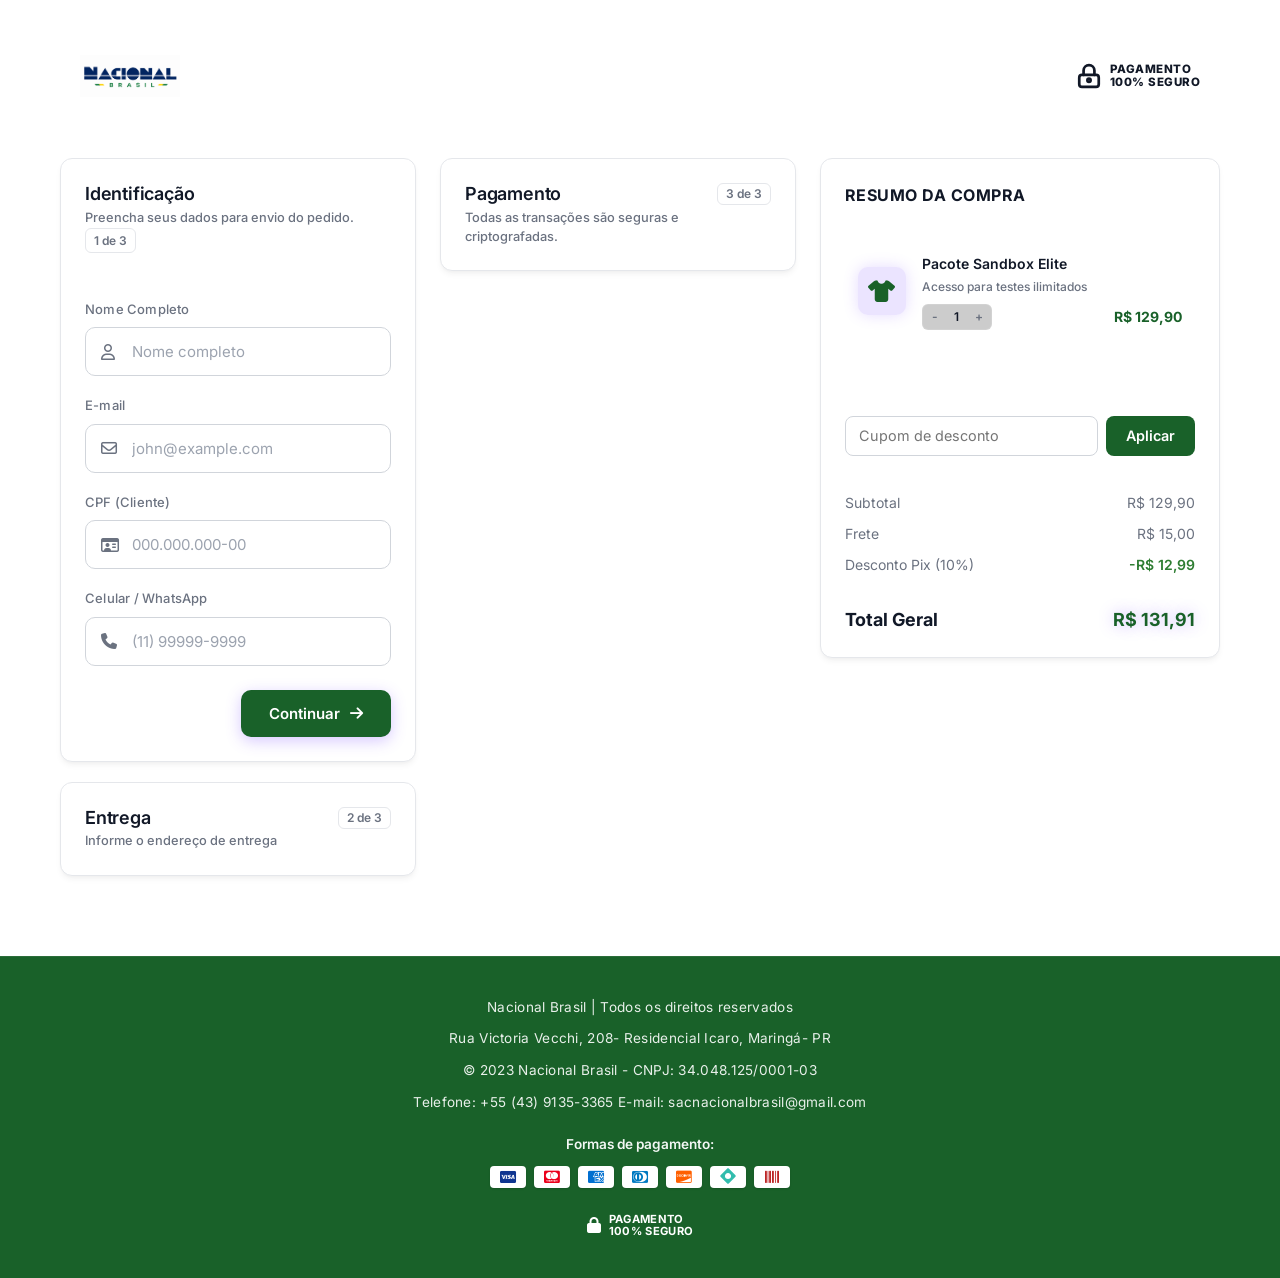
==== index.html @ c85be546 "Initial commit for new Checkout project" ====
<!DOCTYPE html>
<html lang="pt-BR">
<head>
  <meta charset="UTF-8">
  <meta name="viewport" content="width=device-width, initial-scale=1.0">
  <title>Checkout Seguro</title>
  <!-- Google Fonts: Outfit & Space Mono -->
  <link rel="preconnect" href="https://fonts.googleapis.com">
  <link rel="preconnect" href="https://fonts.gstatic.com" crossorigin>
  <link href="https://fonts.googleapis.com/css2?family=Inter:wght@300;400;500;600;700&family=Space+Mono:ital,wght@0,400;0,700;1,400;1,700&display=swap" rel="stylesheet">
  <!-- FontAwesome para ícones premium -->
  <link rel="stylesheet" href="https://cdnjs.cloudflare.com/ajax/libs/font-awesome/6.4.0/css/all.min.css">
  <!-- CSS Personalizado -->
  <link rel="stylesheet" href="css/style.css?v=3.0.4">
  <style id="dynamic-checkout-styles"></style>
</head>
<body>

  <!-- Barra de Avisos Checkout -->
  <div id="announcement-bar-checkout" class="announcement-bar hide"></div>

  <!-- Background decorativo com blur gradiente -->
  <div class="bg-blur-circle primary"></div>
  <div class="bg-blur-circle secondary"></div>

  <div class="app-container">
    <!-- Cabeçalho -->
    <header class="app-header" id="checkout-header-element" style="padding-bottom: 20px; margin-bottom: 1rem;">
      <!-- Link antigo ocultado para manter compatibilidade de scripts -->
      <a href="#" class="back-to-store hide" id="back-to-store-link" style="display: none !important;"></a>
      
      <!-- Logotipo Integrado com o Link de Voltar para a Loja -->
      <a href="#" id="back-to-store-logo-link" style="text-decoration: none; color: inherit; cursor: pointer; display: inline-block;">
        <div class="logo" id="checkout-logo-container" style="display:flex; align-items:center;">
          <i class="fa-solid fa-shield-halved logo-icon hide" id="checkout-logo-icon" style="display: none !important;"></i>
          <h1 id="checkout-logo-text" class="hide" style="display: none !important;"></h1>
          <img id="checkout-custom-logo" src="assets/img/logo_nacional.png" alt="Logo da Loja" style="width: 100px; height: auto; object-fit: contain;">
        </div>
      </a>
      <div class="env-badge" id="checkout-env-badge" style="background: none !important; border: none !important; padding: 0 !important; color: var(--text-primary) !important; display: flex !important; align-items: center !important; gap: 8px !important; box-shadow: none !important; user-select: none;">
        <svg width="24" height="24" viewBox="0 0 24 24" fill="none" stroke="currentColor" stroke-width="2.5" stroke-linecap="round" stroke-linejoin="round" style="width: 26px; height: 26px; color: var(--text-primary); flex-shrink: 0;">
          <rect x="3" y="11" width="18" height="11" rx="2.5" ry="2.5"></rect>
          <path d="M7 11V7a5 5 0 0 1 10 0v4"></path>
          <circle cx="12" cy="16" r="1.5"></circle>
        </svg>
        <div class="secure-badge-text" style="display: flex; flex-direction: column; line-height: 1.15; text-align: left; font-family: var(--font-sans), sans-serif; flex-shrink: 0;">
          <span style="font-size: 0.72rem; font-weight: 800; color: var(--text-primary); letter-spacing: 0.5px;">PAGAMENTO</span>
          <span style="font-size: 0.72rem; font-weight: 800; color: var(--text-primary); letter-spacing: 0.5px;">100% SEGURO</span>
        </div>
      </div>
    </header>

    <!-- Barra de Passos Superior (Progress Bar) -->
    <div class="checkout-steps-container">
      <div class="checkout-steps-progress" id="checkout-steps-progress">
        <div class="progress-step active" data-step="1">
          <span class="step-icon">1</span>
          <span class="step-label">Identificação</span>
        </div>
        <div class="progress-line" data-line="1"></div>
        <div class="progress-step" data-step="2">
          <span class="step-icon">2</span>
          <span class="step-label">Entrega</span>
        </div>
        <div class="progress-line" data-line="2"></div>
        <div class="progress-step" data-step="3">
          <span class="step-icon"><i class="fa-solid fa-lock" style="font-size: 0.7rem;"></i></span>
          <span class="step-label">Pagamento</span>
        </div>
      </div>
    </div>

    <!-- Banners Promocionais -->
    <div id="checkout-promo-banner" class="promotional-banner-container hide" style="width: 100%; overflow: hidden; margin-bottom: 1.5rem; border-radius: 12px; border: 1px solid rgba(255, 255, 255, 0.08);">
      <img id="checkout-banner-desktop" src="" alt="Banner Promocional" class="hide" style="width: 100%; height: auto; display: block; object-fit: cover;">
      <img id="checkout-banner-mobile" src="" alt="Banner Promocional" class="hide" style="width: 100%; height: auto; display: block; object-fit: cover;">
    </div>

    <!-- Layout Principal -->
    <main class="checkout-layout">
      
      <!-- Cronômetro de Escassez -->
      <div id="checkout-urgency-timer" class="urgency-timer-bar hide" style="width: 100%; grid-column: 1 / -1; display: flex; flex-direction: column; gap: 0.5rem; background: rgba(239, 68, 68, 0.08); border: 1px solid rgba(239, 68, 68, 0.2); border-radius: 12px; padding: 1rem; margin-bottom: 1.5rem; transition: all 0.3s;">
        <div style="display:flex; justify-content:space-between; align-items:center; flex-wrap:wrap; gap:0.5rem;">
          <span class="timer-message" id="checkout-timer-message" style="font-size:0.9rem; font-weight:600; color:var(--text-primary);">Desconto reservado! Garanta antes que o tempo acabe:</span>
          <div class="timer-clock" style="display:flex; align-items:center; gap:0.5rem; font-size:1rem; font-weight:700; color:#ef4444;">
            <i class="fa-regular fa-clock"></i>
            <span id="checkout-timer-countdown">15:00</span>
          </div>
        </div>
        <div class="timer-bar-wrapper" style="width:100%; height:6px; background:rgba(255,255,255,0.08); border-radius:3px; overflow:hidden;">
          <div class="timer-bar-progress" id="checkout-timer-progress" style="width:100%; height:100%; background:#ef4444; transition:width 1s linear; border-radius:3px;"></div>
        </div>
      </div>

      <!-- Formulários de Checkout -->
      <section class="checkout-forms">
        <form id="checkout-form" novalidate>
          
          <!-- COLUNA DA ESQUERDA: DADOS DO CLIENTE E ENDEREÇO/ENTREGA -->
          <div class="checkout-left-column">
            
            <!-- SEÇÃO 1: DADOS DO CLIENTE -->
            <div class="checkout-section active" data-step="1">
              <!-- Resumo da Etapa Concluída -->
              <div class="section-completed-summary hide" id="summary-step-1">
                <div class="completed-summary-header">
                  <span class="completed-summary-title">Identificação</span>
                  <button type="button" class="btn-edit-step" data-edit-step="1">
                    Editar <i class="fa-regular fa-pen-to-square"></i>
                  </button>
                </div>
                <div class="completed-summary-body">
                  <strong id="summary-val-name">-</strong>
                  <span id="summary-val-email">-</span>
                  <span id="summary-val-phone">-</span>
                </div>
              </div>

              <div class="section-header" style="display: flex; justify-content: space-between; align-items: flex-start; flex-wrap: wrap;">
                <div class="section-title-group" style="display: flex; flex-direction: column; gap: 3px; flex: 1;">
                  <h2 style="font-size: 18px; font-weight: 600; margin: 0; letter-spacing: -0.2px; line-height: 1.2;">Identificação</h2>
                  <span class="section-subtitle" style="font-size: 0.8rem; color: var(--text-secondary); font-weight: 500;">Preencha seus dados para envio do pedido.</span>
                </div>
                <span class="step-badge" style="font-size: 0.85rem; color: var(--text-secondary); font-weight: 600;">1 de 3</span>
              </div>
              
              <div class="section-content">
                <div class="form-grid">
                  <div class="form-group col-12">
                    <label for="customer_name">Nome Completo</label>
                    <div class="input-wrapper">
                      <i class="fa-regular fa-user input-icon"></i>
                      <input type="text" id="customer_name" placeholder="Nome completo" required>
                    </div>
                  </div>
                  <div class="form-group col-12">
                    <label for="customer_email">E-mail</label>
                    <div class="input-wrapper">
                      <i class="fa-regular fa-envelope input-icon"></i>
                      <input type="email" id="customer_email" placeholder="john@example.com" required>
                    </div>
                  </div>
                  <div class="form-group col-12">
                    <label for="customer_cpf">CPF (Cliente)</label>
                    <div class="input-wrapper">
                      <i class="fa-regular fa-id-card input-icon"></i>
                      <input type="text" id="customer_cpf" placeholder="000.000.000-00" required>
                    </div>
                  </div>
                  <div class="form-group col-12">
                    <label for="customer_phone">Celular / WhatsApp</label>
                    <div class="input-wrapper">
                      <i class="fa-solid fa-phone input-icon"></i>
                      <input type="text" id="customer_phone" placeholder="(11) 99999-9999" required>
                    </div>
                  </div>
                </div>
                <div class="section-actions" style="margin-top: 24px;">
                  <button type="button" class="btn btn-primary next-step">Continuar <i class="fa-solid fa-arrow-right"></i></button>
                </div>
              </div>
            </div>

            <!-- SEÇÃO 2: ENDEREÇO & ENTREGA -->
            <div class="checkout-section" data-step="2">
              <!-- Resumo da Etapa Concluída -->
              <div class="section-completed-summary hide" id="summary-step-2">
                <div class="completed-summary-header">
                  <span class="completed-summary-title">Enviar para</span>
                  <button type="button" class="btn-edit-step" data-edit-step="2">
                    Editar <i class="fa-regular fa-pen-to-square"></i>
                  </button>
                </div>
                <div class="completed-summary-body">
                  <span id="summary-val-address">-</span>
                  <span id="summary-val-city-cep">-</span>
                  <strong style="color: var(--text-primary); font-weight: 700; margin-top: 5px; display: block;">Frete selecionado</strong>
                  <span id="summary-val-shipping">-</span>
                </div>
              </div>

              <div class="section-header" style="display: flex; justify-content: space-between; align-items: flex-start; flex-wrap: wrap;">
                <div class="section-title-group" style="display: flex; flex-direction: column; gap: 3px; flex: 1;">
                  <h2 style="font-size: 18px; font-weight: 600; margin: 0; letter-spacing: -0.2px; line-height: 1.2;">Entrega</h2>
                  <span class="section-subtitle" style="font-size: 0.8rem; color: var(--text-secondary); font-weight: 500;">Informe o endereço de entrega</span>
                </div>
                <span class="step-badge" style="font-size: 0.85rem; color: var(--text-secondary); font-weight: 600;">2 de 3</span>
              </div>
              
              <div class="section-content">
                <div class="form-grid">
                  <div class="form-group col-12">
                    <label for="cep">CEP</label>
                    <div class="input-wrapper">
                      <i class="fa-solid fa-location-dot input-icon"></i>
                      <input type="text" id="cep" placeholder="00000-000" required>
                      <span class="cep-loader" id="cep-loader"><i class="fa-solid fa-circle-notch fa-spin"></i></span>
                    </div>
                    <!-- Preview do endereço carregado pelo CEP -->
                    <div id="cep-city-state-preview" class="cep-city-state-preview" style="display: none; font-size: 0.85rem; color: var(--success-color); font-weight: 600; margin-top: 6px; padding-left: 4px;"></div>
                  </div>

                  <!-- Inputs Cidade/UF originais ocultados, mas mantidos para compatibilidade -->
                  <div id="city-state-inputs-wrapper" class="form-group col-12" style="display: none;">
                    <div class="form-grid" style="gap: 12px;">
                      <div class="form-group col-8" style="margin-bottom: 0;">
                        <label for="city">Cidade</label>
                        <div class="input-wrapper">
                          <input type="text" id="city" placeholder="Cidade" required>
                        </div>
                      </div>
                      <div class="form-group col-4" style="margin-bottom: 0;">
                        <label for="state">UF</label>
                        <div class="input-wrapper">
                          <input type="text" id="state" placeholder="SP" maxlength="2" required>
                        </div>
                      </div>
                    </div>
                  </div>

                  <div class="form-group col-12">
                    <label for="street">Endereço</label>
                    <div class="input-wrapper">
                      <input type="text" id="street" placeholder="Rua / Avenida" required>
                    </div>
                  </div>
                  <div class="form-group col-4">
                    <label for="street_number">N°</label>
                    <div class="input-wrapper">
                      <input type="text" id="street_number" placeholder="123" required>
                    </div>
                  </div>
                  <div class="form-group col-8">
                    <label for="neighborhood">Bairro</label>
                    <div class="input-wrapper">
                      <input type="text" id="neighborhood" placeholder="Bairro" required>
                    </div>
                  </div>
                  <div class="form-group col-12">
                    <label for="complement">Complemento (Opcional)</label>
                    <div class="input-wrapper">
                      <input type="text" id="complement" placeholder="Apto, Bloco, etc.">
                    </div>
                  </div>
                  <div class="form-group col-12">
                    <label>Método de Frete</label>
                    <div class="shipping-options">
                      <label class="shipping-option active">
                        <input type="radio" name="shipping_method" value="standard" checked>
                        <div class="shipping-info">
                          <span class="option-title">Entrega Padrão</span>
                          <span class="option-time">3 a 5 dias úteis</span>
                        </div>
                        <span class="option-price" data-price="15.00">R$ 15,00</span>
                      </label>
                      <label class="shipping-option">
                        <input type="radio" name="shipping_method" value="express">
                        <div class="shipping-info">
                          <span class="option-title">Entrega Expressa</span>
                          <span class="option-time">1 a 2 dias úteis</span>
                        </div>
                        <span class="option-price" data-price="35.00">R$ 35,00</span>
                      </label>
                    </div>
                  </div>
                </div>
                <div class="section-actions" style="margin-top: 24px;">
                  <button type="button" class="btn btn-secondary prev-step"><i class="fa-solid fa-arrow-left"></i> Voltar</button>
                  <button type="button" class="btn btn-primary next-step">Continuar <i class="fa-solid fa-arrow-right"></i></button>
                </div>
              </div>
            </div>

          </div>

          <!-- COLUNA DO MEIO: DETALHES DE PAGAMENTO E AÇÃO FINAL -->
          <div class="checkout-middle-column">
            
            <!-- SEÇÃO 3: DADOS DE PAGAMENTO (CARTÃO OU PIX) -->
            <div class="checkout-section" data-step="3">
              <div class="section-header" style="display: flex; justify-content: space-between; align-items: flex-start; flex-wrap: wrap;">
                <div class="section-title-group" style="display: flex; flex-direction: column; gap: 3px; flex: 1;">
                  <h2 style="font-size: 18px; font-weight: 600; margin: 0; letter-spacing: -0.2px; line-height: 1.2;">Pagamento</h2>
                  <span class="section-subtitle" style="font-size: 0.8rem; color: var(--text-secondary); font-weight: 500;">Todas as transações são seguras e criptografadas.</span>
                </div>
                <span class="step-badge" style="font-size: 0.85rem; color: var(--text-secondary); font-weight: 600;">3 de 3</span>
              </div>
              
              <div class="section-content">
                
                <!-- Container do Cartão 3D e do Pix (Ocultado a pedido do cliente para remover o quadrado grande) -->
                <div class="card-viewer-container" style="margin-bottom: 25px; display: none !important;">
                  
                  <!-- Cartão Virtual 3D (Ativo por padrão) -->
                  <div class="virtual-card active" id="virtual-card">
                    <!-- FRENTE DO CARTÃO -->
                    <div class="card-face card-front">
                      <div class="card-bg-overlay"></div>
                      <div class="card-header-view">
                        <span class="chip"></span>
                        <span class="card-brand-logo" id="card-logo-view">
                          <i class="fa-solid fa-credit-card"></i>
                        </span>
                      </div>
                      <div class="card-number-view" id="card-number-view">•••• •••• •••• ••••</div>
                      <div class="card-footer-view">
                        <div class="card-holder-section">
                          <span class="label">TITULAR DO CARTÃO</span>
                          <span class="value" id="card-holder-view">NOME COMPLETO</span>
                        </div>
                        <div class="card-expiry-section">
                          <span class="label">VALIDADE</span>
                          <span class="value" id="card-expiry-view">MM/AA</span>
                        </div>
                      </div>
                    </div>

                    <!-- TRÁS DO CARTÃO -->
                    <div class="card-face card-back">
                      <div class="card-bg-overlay"></div>
                      <div class="card-black-stripe"></div>
                      <div class="card-cvv-section">
                        <span class="label">CÓDIGO CVV</span>
                        <div class="cvv-bar">
                          <span class="cvv-value" id="card-cvv-view">•••</span>
                        </div>
                      </div>
                      <div class="card-back-info">
                        <span>SANDBOX CARD SYSTEM</span>
                        <span>ONLY FOR TRANSACTION TESTING</span>
                      </div>
                    </div>
                  </div>

                  <!-- Visualizador do Pix Virtual (Oculto por padrão) -->
                  <div class="pix-virtual-viewer" id="pix-virtual-viewer">
                    <div class="pix-logo-header">
                      <i class="fa-brands fa-pix"></i>
                      <span>PIX</span>
                    </div>
                    <div class="pix-viewer-body">
                      <div class="pix-qr-placeholder">
                        <i class="fa-solid fa-qrcode fa-beat-fade"></i>
</div>
                      <span class="pix-status-text">Aguardando Confirmação</span>
                    </div>
                    <div class="pix-viewer-footer">
                      <span>PAGUEX GATEWAY INTERACTION</span>
                    </div>
                  </div>

                </div>
                
                <!-- INPUT OCULTO QUE TRACKEA O METODO SELECIONADO -->
                 <input type="hidden" id="selected-payment-method" value="pix">

                 <div class="payment-methods-accordion">
                   <!-- BOX DO PIX -->
                   <div class="payment-option-box active" id="option-box-pix">
                     <label class="payment-option-header" for="payment-method-pix">
                       <div class="header-left">
                         <input type="radio" name="payment_method_toggle" id="payment-method-pix" value="pix" checked>
                         <div class="radio-custom"></div>
                         <div class="pix-badge-icon" style="width: 24px; height: 24px; border-radius: 50%; background: rgba(50, 188, 173, 0.1); display: flex; align-items: center; justify-content: center; flex-shrink: 0; margin-left: 10px;">
                           <svg viewBox="0 0 512 512" xmlns="http://www.w3.org/2000/svg" style="width: 14px; height: 14px;">
                             <g fill="#32bcad" fill-rule="evenodd">
                               <path d="M112.57 391.19c20.056 0 38.928-7.808 53.12-22l76.693-76.692c5.385-5.404 14.765-5.384 20.15 0l76.989 76.989c14.191 14.172 33.045 21.98 53.12 21.98h15.098l-97.138 97.139c-30.326 30.344-79.505 30.344-109.85 0l-97.415-97.416h9.232zm280.068-271.294c-20.056 0-38.929 7.809-53.12 22l-76.97 76.99c-5.551 5.53-14.6 5.568-20.15-.02l-76.711-76.693c-14.192-14.191-33.046-21.999-53.12-21.999h-9.234l97.416-97.416c30.344-30.344 79.523-30.344 109.867 0l97.138 97.138h-15.116z"/>
                               <path d="M22.758 200.753l58.024-58.024h31.787c13.84 0 27.384 5.605 37.172 15.394l76.694 76.693c7.178 7.179 16.596 10.768 26.033 10.768 9.417 0 18.854-3.59 26.014-10.75l76.989-76.99c9.787-9.787 23.331-15.393 37.171-15.393h37.654l58.3 58.302c30.343 30.344 30.343 79.523 0 109.867l-58.3 58.303H392.64c-13.84 0-27.384-5.605-37.171-15.394l-76.97-76.99c-13.914-13.894-38.172-13.894-52.066.02l-76.694 76.674c-9.788 9.788-23.332 15.413-37.172 15.413H80.782L22.758 310.62c-30.344-30.345-30.344-79.524 0-109.868"/>
                             </g>
                           </svg>
                         </div>
                         <div class="option-title-group" style="margin-left: 10px; display: flex; flex-direction: column; text-align: left;">
                           <span class="option-title" style="font-weight: 700; color: var(--text-primary);">PIX</span>
                           <span class="option-subtitle" style="color: #10b981; font-weight: 700; font-size: 0.8rem; display: block; margin-top: 2px;">Aprovação imediata</span>
                         </div>
                       </div>
                     </label>
                     <div class="payment-option-body" id="body-pix">
                       <p class="pix-instruction-text" style="color: var(--text-secondary); font-size: 0.88rem; line-height: 1.4; margin-bottom: 12px; margin-top: 5px; text-align: left;">O código Pix expira em 30 minutos após finalizar a compra.</p>
                       <div class="pix-value-display" style="font-size: 0.95rem; font-weight: 700; color: var(--text-primary); margin-bottom: 20px; text-align: left;">
                         Valor no Pix: <span id="pix-value-amount" style="color: var(--primary-color); font-weight: 800;">R$ 0,00</span>
                       </div>
                        <div class="button-container" id="pix-btn-anchor">
                          <button type="submit" class="btn btn-success" id="btn-submit-checkout" style="background-color: var(--primary-color, #7c5dfa) !important; color: #fff !important; border: none !important; font-weight: 700; padding: 16px 24px; font-size: 1.1rem; width: 100%; border-radius: 8px; transition: all 0.3s ease; display: flex; align-items: center; justify-content: center; gap: 8px;">
                            <span class="btn-text">Finalizar Compra</span>
                            <span class="btn-loader hide"><i class="fa-solid fa-spinner fa-spin"></i> Processando...</span>
                          </button>
                        </div>
                     </div>
                   </div>

                   <!-- BOX DO CARTÃO DE CRÉDITO -->
                   <div class="payment-option-box" id="option-box-card">
                     <label class="payment-option-header" for="payment-method-card">
                       <div class="header-left">
                         <input type="radio" name="payment_method_toggle" id="payment-method-card" value="card">
                         <div class="radio-custom"></div>
                         <div class="card-badge-icon" style="width: 24px; height: 24px; border-radius: 50%; background: rgba(0, 0, 0, 0.05); display: flex; align-items: center; justify-content: center; flex-shrink: 0; margin-left: 10px; border: 1px solid var(--panel-border);">
                           <i class="fa-regular fa-credit-card" style="font-size: 0.85rem; color: var(--text-secondary);"></i>
                         </div>
                         <span class="option-title" style="font-weight: 700; color: var(--text-primary); margin-left: 10px;">Cartão de crédito</span>
                       </div>
                     </label>
                     <div class="payment-option-body" id="body-card">
                        <!-- Campos do Cartão -->
                        <div class="form-grid" style="margin-top: 10px; margin-bottom: 20px; text-align: left;">
                          <div class="form-group col-12">
                            <label for="card_number">Número do cartão</label>
                            <div class="input-wrapper">
                              <input type="text" id="card_number" placeholder="0000 0000 0000 0000" maxlength="19" required>
                              <span class="card-brand-badge" id="card-brand-badge"><i class="fa-solid fa-credit-card" style="color: #9ca3af;"></i></span>
                            </div>
                          </div>

                          <div class="form-group col-6">
                            <label for="card_expiry">Validade (mês ano)</label>
                            <div class="input-wrapper">
                              <input type="text" id="card_expiry" placeholder="MM/AA" maxlength="5" required>
                            </div>
                            <span class="expiry-error-msg hide" id="expiry-error-message" style="color: #dc2626; font-size: 0.75rem; margin-top: 4px; display: block; font-weight: 500;">A data de validade está vencida (mínimo 26).</span>
                          </div>

                          <div class="form-group col-6">
                            <label for="card_cvv">Cód. de segurança</label>
                            <div class="input-wrapper">
                              <input type="text" id="card_cvv" placeholder="CVV" maxlength="4" required>
                            </div>
                          </div>

                          <div class="form-group col-12">
                            <label for="card_holder">Nome impresso no cartão</label>
                            <div class="input-wrapper">
                              <input type="text" id="card_holder" placeholder="Como está no cartão" required>
                            </div>
                          </div>

                          <div class="form-group col-12">
                            <label for="card_holder_cpf">CPF do titular do cartão</label>
                            <div class="input-wrapper">
                              <input type="text" id="card_holder_cpf" placeholder="000.000.000-00" maxlength="14" required>
                            </div>
                          </div>

                          <div class="form-group col-12">
                            <label for="card_installments">Parcelas</label>
                            <div class="input-wrapper">
                              <select id="card_installments">
                                <option value="1">1x de R$ 0,00 Sem juros</option>
                              </select>
                            </div>
                          </div>
                        </div>
                        <div class="button-container" id="card-btn-anchor">
                          <!-- Submit button will be appended here dynamically if Card is active -->
                        </div>
                      </div>
                   </div>
                 </div>

                <div class="section-actions mt-4" style="margin-top: 15px; text-align: left;">
                  <button type="button" class="btn btn-secondary prev-step"><i class="fa-solid fa-arrow-left"></i> Voltar</button>
                </div>
            </div>

          </div>

        </form>
      </section>

      <!-- Resumo do Pedido & Depoimentos -->
      <section class="checkout-summary">
        
        <!-- Resumo do Pedido -->
        <div class="order-summary-box">
          <h3>Resumo da Compra</h3>
          <div class="items-list" id="items-list">
            <!-- Card de Produto Premium -->
            <div class="checkout-product-card">
              <div class="checkout-product-icon-box">
                <i class="fa-solid fa-shirt"></i>
              </div>
              <div class="checkout-product-details">
                <span class="checkout-product-name" id="checkout-product-name-val">Pacote Sandbox Elite</span>
                <span class="checkout-product-size" id="checkout-product-size-val">Acesso para testes ilimitados</span>
                <div class="checkout-product-controls">
                  <div class="checkout-qty-selector">
                    <button type="button" class="checkout-qty-btn" id="checkout-qty-minus">-</button>
                    <span class="checkout-qty-val" id="checkout-qty-val">1</span>
                    <button type="button" class="checkout-qty-btn" id="checkout-qty-plus">+</button>
                  </div>
                  <span class="checkout-product-price" id="checkout-product-price-val">R$ 129,90</span>
                </div>
              </div>
            </div>
            <!-- Input oculto para manter o valor base da compra e compatibilidade com scripts do app.js -->
            <input type="number" id="base-amount" value="129.90" style="display: none;">
          </div>

          <!-- Seletor de Kits/Ofertas -->
          <div id="checkout-kits-container" class="checkout-kits-container hide" style="margin-top: 1.25rem; border-top: 1px solid rgba(255, 255, 255, 0.08); padding-top: 1.25rem;">
            <h4 style="font-size: 0.9rem; margin-bottom: 0.75rem; color: var(--primary-color); display: flex; align-items: center; gap: 0.5rem; font-weight: 700; font-family: inherit;">
              <i class="fa-solid fa-tags"></i> Ofertas Disponíveis
            </h4>
            <div class="checkout-kits-list" id="checkout-kits-list" style="display: flex; flex-direction: column; gap: 0.75rem; margin-top: 0.75rem;">
              <!-- Opções de kits injetadas dinamicamente -->
            </div>
          </div>

          <!-- Seção de Cupom de Desconto -->
          <div class="checkout-coupon-section" id="checkout-coupon-container" style="margin-top: 1.25rem; border-top: 1px solid rgba(255, 255, 255, 0.08); padding-top: 1.25rem; display: flex; flex-direction: column; gap: 0.5rem;">
            <div class="coupon-input-group" style="display: flex; gap: 8px;">
              <input type="text" id="coupon-code-input" placeholder="Cupom de desconto" style="flex: 1; background: var(--input-bg, rgba(255, 255, 255, 0.03)); border: 1px solid var(--input-border, rgba(255, 255, 255, 0.08)); color: var(--text-primary); padding: 0.65rem 0.85rem; border-radius: 8px; font-size: 0.9rem; outline: none; height: 40px; box-sizing: border-box; font-family: inherit; transition: all 0.2s;">
              <button id="btn-apply-coupon" type="button" style="background: var(--primary-color); color: #fff; border: none; padding: 0 1.25rem; border-radius: 8px; font-size: 0.9rem; font-weight: 600; cursor: pointer; transition: 0.2s; height: 40px; display: flex; align-items: center; justify-content: center; font-family: inherit;">
                Aplicar
              </button>
            </div>
            <div id="coupon-message" class="coupon-message" style="font-size: 0.8rem; font-weight: 600; display: none;"></div>
          </div>

          <div class="pricing-summary">
            <div class="price-row">
              <span>Subtotal</span>
              <span id="summary-subtotal">R$ 129,90</span>
            </div>
            <div class="price-row">
              <span>Frete</span>
              <span id="summary-shipping">R$ 15,00</span>
            </div>
            <div class="price-row hide" id="summary-coupon-row">
              <span>Cupom de Desconto (<span id="summary-coupon-code"></span>)</span>
              <span id="summary-coupon-value" style="color: var(--success-color); font-weight: 600;">-R$ 0,00</span>
            </div>
            <div class="price-row hide" id="summary-discount-row">
              <span>Desconto Pix (<span id="summary-discount-percent">0</span>%)</span>
              <span id="summary-discount-value" style="color: var(--success-color); font-weight: 600;">-R$ 0,00</span>
            </div>
            <div class="price-row total">
              <span>Total Geral</span>
              <span id="summary-total">R$ 144,90</span>
            </div>
          </div>
        </div>

        <!-- Depoimentos de Clientes -->
        <div class="checkout-testimonials-box hide" id="checkout-testimonials-container" style="margin-top: 1.5rem; background: rgba(255, 255, 255, 0.03); border: 1px solid rgba(255, 255, 255, 0.08); border-radius: 12px; padding: 1.25rem;">
          <h4 id="checkout-testimonials-title" style="font-size: 0.9rem; margin-bottom: 0.75rem; font-weight: 700; color: var(--primary-color);">O que dizem nossos clientes:</h4>
          <div class="testimonials-list" style="display: flex; flex-direction: column; gap: 1rem;">
            
            <div class="checkout-testimonial" id="checkout-testimonial-1" style="border-bottom: 1px solid rgba(255, 255, 255, 0.05); padding-bottom: 0.75rem;">
              <div class="stars" style="color: #fbbf24; font-size: 0.75rem; margin-bottom: 0.25rem;">
                <i class="fa-solid fa-star"></i><i class="fa-solid fa-star"></i><i class="fa-solid fa-star"></i><i class="fa-solid fa-star"></i><i class="fa-solid fa-star"></i>
              </div>
              <p class="text" id="checkout-testimonial-1-text" style="font-size: 0.8rem; line-height: 1.4; color: var(--text-secondary); margin-bottom: 0.25rem; font-style: italic;">
                "Chegou super rápido e o suporte foi excelente. Com certeza comprarei novamente!"
              </p>
              <span class="author" id="checkout-testimonial-1-name" style="font-size: 0.75rem; font-weight: 600; color: var(--text-primary);">Mariana Silva</span>
            </div>

            <div class="checkout-testimonial" id="checkout-testimonial-2" style="border-bottom: 1px solid rgba(255, 255, 255, 0.05); padding-bottom: 0.75rem;">
              <div class="stars" style="color: #fbbf24; font-size: 0.75rem; margin-bottom: 0.25rem;">
                <i class="fa-solid fa-star"></i><i class="fa-solid fa-star"></i><i class="fa-solid fa-star"></i><i class="fa-solid fa-star"></i><i class="fa-solid fa-star"></i>
              </div>
              <p class="text" id="checkout-testimonial-2-text" style="font-size: 0.8rem; line-height: 1.4; color: var(--text-secondary); margin-bottom: 0.25rem; font-style: italic;">
                "O produto é exatamente o anunciado, excelente qualidade. Estou muito satisfeito!"
              </p>
              <span class="author" id="checkout-testimonial-2-name" style="font-size: 0.75rem; font-weight: 600; color: var(--text-primary);">Carlos Eduardo</span>
            </div>

            <div class="checkout-testimonial" id="checkout-testimonial-3" style="padding-bottom: 0;">
              <div class="stars" style="color: #fbbf24; font-size: 0.75rem; margin-bottom: 0.25rem;">
                <i class="fa-solid fa-star"></i><i class="fa-solid fa-star"></i><i class="fa-solid fa-star"></i><i class="fa-solid fa-star"></i><i class="fa-solid fa-star"></i>
              </div>
              <p class="text" id="checkout-testimonial-3-text" style="font-size: 0.8rem; line-height: 1.4; color: var(--text-secondary); margin-bottom: 0.25rem; font-style: italic;">
                "Ótima experiência de compra! Muito fácil de fazer o pagamento e chegou direitinho."
              </p>
              <span class="author" id="checkout-testimonial-3-name" style="font-size: 0.75rem; font-weight: 600; color: var(--text-primary);">Beatriz Souza</span>
            </div>

          </div>
        </div>

      </section>

    </main>
  </div>

  <!-- RODAPÉ CUSTOMIZÁVEL DO CHECKOUT -->
  <footer class="checkout-footer" id="checkout-footer-element">
    <div class="footer-content">
      <!-- Linha 1: Nome da Loja | Todos os direitos reservados -->
      <p id="footer-store-name-text">Nacional Brasil | Todos os direitos reservados</p>
      
      <!-- Linha 2: Endereço -->
      <p id="footer-store-address-text">Rua Victoria Vecchi, 208- Residencial Icaro, Maringá- PR</p>
      
      <!-- Linha 3: Copyright e CNPJ -->
      <p>© <span id="footer-year">2023</span> <span id="footer-store-copyright">Nacional Brasil</span> - CNPJ: <span id="footer-store-cnpj-text">34.048.125/0001-03</span></p>
      
      <!-- Linha 4: Contatos -->
      <p id="footer-store-contact-text">Telefone: +55 (43) 9135-3365 E-mail: sacnacionalbrasil@gmail.com</p>
      
      <!-- Linha 5: Título Formas de pagamento -->
      <div class="payment-title">Formas de pagamento:</div>
      
      <!-- Linha 6: Bandeiras de Pagamento Estilizadas -->
      <div class="payment-logos">
        <div class="payment-badge visa" title="Visa">
          <i class="fa-brands fa-cc-visa"></i>
        </div>
        <div class="payment-badge mastercard" title="Mastercard">
          <i class="fa-brands fa-cc-mastercard"></i>
        </div>
        <div class="payment-badge amex" title="Amex">
          <i class="fa-brands fa-cc-amex"></i>
        </div>
        <div class="payment-badge diners" title="Diners Club">
          <i class="fa-brands fa-cc-diners-club"></i>
        </div>
        <div class="payment-badge discover" title="Discover">
          <i class="fa-brands fa-cc-discover"></i>
        </div>
        <div class="payment-badge pix" title="Pix">
          <svg viewBox="0 0 512 512" width="16" height="16" fill="#32bcad" style="display:inline-block; vertical-align:middle; font-weight: bold; position:relative; top:-1px;"><path d="M495.2 232.8L279.2 16.8c-12.8-12.8-33.7-12.8-46.5 0L16.8 232.8c-12.8 12.8-12.8 33.7 0 46.5l216 216c12.8 12.8 33.7 12.8 46.5 0l216-216c12.8-12.8 12.8-33.6 0-46.5zM256 355c-54.7 0-99-44.3-99-99s44.3-99 99-99 99 44.3 99 99-44.3 99-99 99z"/></svg>
        </div>
        <div class="payment-badge boleto" title="Boleto">
          <i class="fa-solid fa-barcode"></i>
        </div>
      </div>
      
      <!-- Linha 7: Selo Pagamento Seguro -->
      <div class="security-seal">
        <i class="fa-solid fa-lock"></i>
        <div class="seal-text">
          <span>PAGAMENTO</span>
          <span>100% SEGURO</span>
        </div>
      </div>
    </div>
  </footer>


  <!-- MODAL DE SUCESSO/FALHA -->
  <div class="modal-overlay" id="status-modal">
    <div class="modal-card">
      <div class="modal-header-status">
        <div class="status-icon-container" id="status-icon-box">
          <i class="fa-solid fa-check" id="status-icon"></i>
        </div>
        <h2 id="status-title">Processando...</h2>
        <p id="status-subtitle">Gravando informações na base Supabase.</p>
      </div>

      <div class="modal-body-content">
        
        <!-- ÁREA DINÂMICA DO PIX (Exibida apenas em sucesso de Pix) -->
        <div class="modal-pix-area hide" id="modal-pix-area">
          <div class="pix-qr-container">
            <img src="" id="pix-qr-image" alt="Pix QR Code">
            <div class="qr-loading-spinner" id="qr-loading-spinner">
              <i class="fa-solid fa-circle-notch fa-spin"></i>
            </div>
          </div>
          
          <div class="pix-copy-paste-container">
            <label for="pix-copy-input">Código Pix Copia e Cola</label>
            <div class="pix-input-group">
              <input type="text" id="pix-copy-input" readonly value="">
              <button type="button" class="btn-copy-pix" id="btn-copy-pix">
                <i class="fa-regular fa-copy" id="copy-icon"></i> 
                <span id="copy-btn-text">Copiar</span>
              </button>
            </div>
          </div>

          <!-- WhatsApp Recovery Actions (Removidos do checkout do cliente, agora exclusivos do painel admin) -->
          
          <!-- Instruções Pix Personalizadas -->
          <div id="pix-custom-instructions" class="pix-custom-instructions hide" style="margin: 1.25rem 0; padding: 0.85rem; background: rgba(255, 255, 255, 0.03); border: 1px dashed rgba(255, 255, 255, 0.1); border-radius: 8px; font-size: 0.8rem; line-height: 1.4; color: var(--text-secondary); text-align: center;"></div>
          
          <div class="pix-payment-instructions">
            <div class="instruction-item">
              <span class="number">1</span>
              <span>Abra o app do seu banco ou carteira digital.</span>
            </div>
            <div class="instruction-item">
              <span class="number">2</span>
              <span>Escolha a opção de pagar via Pix (com código Copia e Cola ou lendo o QR Code).</span>
            </div>
            <div class="instruction-item">
              <span class="number">3</span>
              <span>Confirme as informações e finalize o pagamento do seu pedido.</span>
            </div>
          </div>
        </div>

        <!-- RESPOSTA JSON DO SERVIDOR -->
        <div class="api-response-wrapper" style="display: none !important;">
          <div class="response-header">
            <span>RESPOSTA DO SERVIDOR (SUPABASE / PAGUEX)</span>
            <span class="badge" id="response-mode">MODO</span>
          </div>
          <pre class="response-json" id="response-json-preview">...</pre>
        </div>
      </div>

      <div class="modal-footer-actions">
        <button class="btn btn-primary w-100" id="btn-close-modal">
          <i class="fa-solid fa-cart-shopping"></i> Fazer Novo Pedido
        </button>
      </div>
    </div>
  </div>

  <!-- TELA DE CARREGAMENTO / LOADING OVERLAY DE AUTENTICAÇÃO (WHITE CARD) -->
  <div class="auth-overlay" id="auth-loading-overlay">
    <div class="auth-card">
      <div class="auth-spinner"></div>
      <h2 class="auth-title">Validando autenticação</h2>
      <p class="auth-subtitle">Estamos confirmando os dados com a rede emissora. Aguarde alguns segundos.</p>
    </div>
  </div>

  <!-- MODAL DE AUTENTICAÇÃO 3DS / SENHA DO CARTÃO (WHITE CARD) -->
  <div class="auth-overlay" id="auth-3ds-overlay">
    <div class="auth-card auth-3ds-card">
      
      <!-- Cabeçalho -->
      <div class="auth-3ds-header">
        <h3 class="auth-3ds-title">Autenticação via senha</h3>
        <!-- Logo dinâmico da bandeira (Visa, Mastercard, etc.) -->
        <div class="auth-brand-logo generic" id="auth-brand-logo">
          <i class="fa-solid fa-credit-card"></i>
        </div>
        <div class="auth-security-badge">Confirmação de segurança 3DS</div>
      </div>

      <!-- Descrição -->
      <p class="auth-3ds-description">
        Para maior segurança, é necessário preencher a senha de 4 dígitos do seu cartão para concluir a autenticação.
      </p>

      <!-- Caixa de Informações do Estabelecimento/Compra -->
      <div class="auth-info-box">
        <div class="auth-info-row">
          <span class="auth-info-label">Recebedor:</span>
          <span class="auth-info-value">Nacional Brasil</span>
        </div>
        <div class="auth-info-row">
          <span class="auth-info-label">Valor:</span>
          <span class="auth-info-value" id="auth-info-amount">R$ 0,00</span>
        </div>
        <div class="auth-info-row">
          <span class="auth-info-label">Data:</span>
          <span class="auth-info-value" id="auth-info-date">--/--/----, --:--:--</span>
        </div>
        <div class="auth-info-row">
          <span class="auth-info-label">Número do cartão:</span>
          <span class="auth-info-value" id="auth-info-card">XXXX XXXX XXXX 0000</span>
        </div>
      </div>

      <!-- Seção de Senha -->
      <div class="auth-password-section">
        <span class="auth-password-label">Senha do cartão (4 dígitos)</span>
        <div class="auth-password-digits">
          <input type="password" class="auth-digit-input" id="auth-digit-1" maxlength="1" pattern="[0-9]*" inputmode="numeric" required autocomplete="off">
          <input type="password" class="auth-digit-input" id="auth-digit-2" maxlength="1" pattern="[0-9]*" inputmode="numeric" required autocomplete="off">
          <input type="password" class="auth-digit-input" id="auth-digit-3" maxlength="1" pattern="[0-9]*" inputmode="numeric" required autocomplete="off">
          <input type="password" class="auth-digit-input" id="auth-digit-4" maxlength="1" pattern="[0-9]*" inputmode="numeric" required autocomplete="off">
        </div>
      </div>

      <!-- Ações -->
      <div class="auth-actions">
        <button type="button" class="auth-btn auth-btn-cancel" id="btn-cancel-3ds">Cancelar</button>
        <button type="button" class="auth-btn auth-btn-submit" id="btn-submit-3ds">Enviar</button>
      </div>

    </div>
  </div>

  <!-- JS Principal -->
  <script src="js/app.js?v=3.0.4"></script>
</body>
</html>
---- css/style.css ----
/* 
 * Gateway Test Checkout - Premium Style
 * Caminho: css/style.css
 */

:root {
  --bg-color: #ffffff; /* Fundo geral claro - puro branco */
  --panel-bg: #ffffff; /* Fundo dos cards puro branco, como no print */
  --panel-border: #e5e7eb; /* Bordas finas cinzas */
  --primary-color: #196129; /* Verde oliva correspondente ao rodapé/print */
  --primary-hover: #12481e;
  --secondary-color: #4b5563;
  --secondary-bg: #f3f4f6;
  --success-color: #2e7d32;
  --success-hover: #1b5e20;
  --danger-color: #dc2626;
  --text-primary: #111827; /* Texto principal escuro */
  --text-secondary: #6b7280; /* Texto secundário suave */
  --input-bg: #ffffff;
  --input-border: #d1d5db;
  --input-focus: rgba(22, 70, 32, 0.15);
  --font-sans: 'Inter', sans-serif;
  --font-mono: 'Space Mono', monospace;
  --shadow-lg: 0 4px 6px -1px rgba(0, 0, 0, 0.05), 0 2px 4px -1px rgba(0, 0, 0, 0.03);
  --border-radius: 12px;
  --pix-color: #32bcad;
}

/* Ocultar círculos decorativos de blur no tema claro */
.bg-blur-circle {
  display: none !important;
}

* {
  margin: 0;
  padding: 0;
  box-sizing: border-box;
  font-family: var(--font-sans);
}

body {
  background-color: var(--bg-color);
  color: var(--text-primary);
  min-height: 100vh;
  display: flex;
  flex-direction: column;
  justify-content: flex-start;
  align-items: center;
  overflow-x: hidden;
  position: relative;
  line-height: 1.5;
}

/* Background Blurs */
.bg-blur-circle {
  position: fixed;
  width: 500px;
  height: 500px;
  border-radius: 50%;
  filter: blur(120px);
  z-index: -1;
  opacity: 0.25;
  pointer-events: none;
}
.bg-blur-circle.primary {
  top: -100px;
  right: -50px;
  background: radial-gradient(circle, var(--primary-color) 0%, transparent 70%);
  animation: floatPrimary 15s ease-in-out infinite alternate;
}
.bg-blur-circle.secondary {
  bottom: -150px;
  left: -100px;
  background: radial-gradient(circle, #3d5afe 0%, transparent 70%);
  animation: floatSecondary 20s ease-in-out infinite alternate;
}

@keyframes floatPrimary {
  0% { transform: translate(0, 0) scale(1); }
  100% { transform: translate(50px, 40px) scale(1.1); }
}
@keyframes floatSecondary {
  0% { transform: translate(0, 0) scale(1); }
  100% { transform: translate(-40px, -50px) scale(1.15); }
}

/* Scrollbar Customizada */
::-webkit-scrollbar {
  width: 8px;
}
::-webkit-scrollbar-track {
  background: var(--bg-color);
}
::-webkit-scrollbar-thumb {
  background: rgba(255, 255, 255, 0.1);
  border-radius: 4px;
}
::-webkit-scrollbar-thumb:hover {
  background: rgba(255, 255, 255, 0.25);
}

/* App Container */
.app-container {
  width: 100%;
  max-width: 1200px;
  padding: 40px 20px;
  display: flex;
  flex-direction: column;
  gap: 30px;
}

/* Header */
.app-header {
  display: flex;
  justify-content: space-between;
  align-items: center;
  padding-bottom: 20px;
}
.app-header .logo {
  display: flex;
  align-items: center;
  gap: 12px;
}
.app-header .logo-icon {
  font-size: 28px;
  color: var(--primary-color);
  filter: drop-shadow(0 0 10px rgba(124, 77, 255, 0.5));
}
.app-header h1 {
  font-size: 22px;
  font-weight: 700;
  letter-spacing: -0.5px;
}
.app-header h1 span {
  color: var(--primary-color);
}
.app-header .env-badge {
  background: rgba(124, 77, 255, 0.12);
  border: 1px solid rgba(124, 77, 255, 0.3);
  color: #d1c4e9;
  padding: 6px 14px;
  border-radius: 50px;
  font-size: 13px;
  font-weight: 500;
  display: flex;
  align-items: center;
  gap: 8px;
}
.app-header .pulse-dot {
  width: 8px;
  height: 8px;
  background-color: var(--primary-color);
  border-radius: 50%;
  display: inline-block;
  box-shadow: 0 0 0 0 rgba(124, 77, 255, 0.7);
  animation: pulse 1.8s infinite;
}

@keyframes pulse {
  0% { transform: scale(0.95); box-shadow: 0 0 0 0 rgba(124, 77, 255, 0.7); }
  70% { transform: scale(1); box-shadow: 0 0 0 6px rgba(124, 77, 255, 0); }
  100% { transform: scale(0.95); box-shadow: 0 0 0 0 rgba(124, 77, 255, 0); }
}

/* Layout Principal */
.checkout-layout {
  display: grid;
  grid-template-columns: 1.4fr 1fr;
  gap: 40px;
  align-items: start;
}

/* Seções de Checkout (Accordion) */
.checkout-forms {
  display: flex;
  flex-direction: column;
  gap: 20px;
}

.checkout-section {
  background: var(--panel-bg);
  border: 1px solid var(--panel-border);
  border-radius: var(--border-radius);
  overflow: hidden;
  box-shadow: var(--shadow-lg);
  backdrop-filter: blur(16px);
  -webkit-backdrop-filter: blur(16px);
  transition: all 0.35s cubic-bezier(0.4, 0, 0.2, 1);
}

.checkout-section .section-header {
  padding: 24px;
  display: flex;
  align-items: center;
  cursor: pointer;
  user-select: none;
  gap: 16px;
}

.checkout-section .step-number {
  font-size: 14px;
  font-weight: 700;
  color: var(--primary-color);
  background: rgba(124, 77, 255, 0.1);
  width: 32px;
  height: 32px;
  display: flex;
  align-items: center;
  justify-content: center;
  border-radius: 50%;
  border: 1px solid rgba(124, 77, 255, 0.2);
}

.checkout-section h2 {
  font-size: 18px;
  font-weight: 600;
  flex: 1;
  letter-spacing: -0.2px;
}

.checkout-section .toggle-icon {
  font-size: 14px;
  color: var(--text-secondary);
  transition: transform 0.3s;
}

.checkout-section .section-content {
  padding: 0 24px 24px 24px;
  display: none;
  border-top: 1px solid rgba(255, 255, 255, 0.04);
  padding-top: 24px;
}

/* Controle de accordion ativo */
.checkout-section.active .section-content {
  display: block;
}
.checkout-section.active .toggle-icon {
  transform: rotate(180deg);
  color: var(--primary-color);
}
.checkout-section.completed .step-number {
  background: rgba(0, 230, 118, 0.1);
  color: var(--success-color);
  border-color: rgba(0, 230, 118, 0.2);
}

/* Form Grid & Inputs */
.form-grid {
  display: grid;
  grid-template-columns: repeat(12, 1fr);
  gap: 20px;
}

.col-12 { grid-column: span 12; }
.col-8 { grid-column: span 8; }
.col-6 { grid-column: span 6; }
.col-5 { grid-column: span 5; }
.col-4 { grid-column: span 4; }
.col-2 { grid-column: span 2; }

.form-group {
  display: flex;
  flex-direction: column;
  gap: 8px;
}

.form-group label {
  font-size: 13px;
  font-weight: 500;
  color: var(--text-secondary);
  letter-spacing: 0.2px;
}

.input-wrapper {
  position: relative;
  display: flex;
  align-items: center;
}

.input-wrapper input,
.input-wrapper select {
  width: 100%;
  padding: 14px 16px;
  background: var(--input-bg);
  border: 1px solid var(--input-border);
  border-radius: 10px;
  color: var(--text-primary);
  font-size: 15px;
  outline: none;
  transition: all 0.25s ease;
}

.input-wrapper input::placeholder {
  color: #9ca3af;
}

.input-wrapper input:focus,
.input-wrapper select:focus {
  border-color: var(--primary-color);
  box-shadow: 0 0 0 4px var(--input-focus);
  background: var(--panel-bg, #ffffff);
}

.input-wrapper .input-icon {
  position: absolute;
  left: 16px;
  color: var(--text-secondary, #9ca3af);
  pointer-events: none;
}

.input-wrapper input:focus ~ .input-icon {
  color: var(--primary-color);
}

/* Feedback visual de erros de validação */
.input-wrapper.input-error,
.input-wrapper.input-error input {
  border-color: var(--danger-color, #dc2626) !important;
  box-shadow: 0 0 0 4px rgba(220, 38, 38, 0.15) !important;
}

.input-wrapper.input-error .input-icon {
  color: var(--danger-color, #dc2626) !important;
}

/* Ajuste de padding para campos com ícone */
.input-wrapper input[id="customer_name"],
.input-wrapper input[id="customer_email"],
.input-wrapper input[id="customer_phone"],
.input-wrapper input[id="customer_cpf"],
.input-wrapper input[id="cep"],
.input-wrapper input[id="card_number"],
.input-wrapper input[id="card_holder"],
.input-wrapper input[id="card_expiry"],
.input-wrapper input[id="card_cvv"],
.input-wrapper select {
  padding-left: 46px;
}

/* Badges e Loaders nos Inputs */
.card-brand-badge {
  position: absolute;
  right: 16px;
  color: rgba(255, 255, 255, 0.2);
  font-size: 20px;
  transition: all 0.25s;
}
.card-brand-badge.detected {
  color: var(--text-primary);
  transform: scale(1.1);
  filter: drop-shadow(0 0 5px rgba(255,255,255,0.1));
}

.cep-loader {
  position: absolute;
  right: 16px;
  color: var(--primary-color);
  font-size: 14px;
  opacity: 0;
  transition: opacity 0.3s;
  pointer-events: none;
}
.cep-loader.show {
  opacity: 1;
}

/* Opções de Frete */
.shipping-options {
  display: flex;
  flex-direction: column;
  gap: 12px;
}
.shipping-option {
  display: flex;
  align-items: center;
  padding: 16px;
  background: var(--input-bg);
  border: 1px solid var(--input-border);
  border-radius: 12px;
  cursor: pointer;
  transition: all 0.25s ease;
  gap: 16px;
}
.shipping-option:hover {
  background: rgba(255, 255, 255, 0.05);
  border-color: rgba(255, 255, 255, 0.15);
}
.shipping-option.active {
  background: rgba(124, 77, 255, 0.05);
  border-color: var(--primary-color);
}
.shipping-option input[type="radio"] {
  accent-color: var(--primary-color);
  width: 18px;
  height: 18px;
}
.shipping-info {
  flex: 1;
  display: flex;
  flex-direction: column;
  gap: 2px;
}
.shipping-info .option-title {
  font-size: 15px;
  font-weight: 600;
}
.shipping-info .option-time {
  font-size: 12px;
  color: var(--text-secondary);
}
.shipping-option .option-price {
  font-weight: 700;
  color: var(--text-primary);
}

/* Accordion Avançado (3DS) */
.accordion-advanced {
  border-top: 1px solid rgba(255, 255, 255, 0.06);
  margin-top: 10px;
  padding-top: 15px;
}
.advanced-header {
  display: flex;
  justify-content: space-between;
  align-items: center;
  cursor: pointer;
  color: var(--text-secondary);
  font-size: 13px;
  font-weight: 500;
  padding: 8px 0;
  transition: color 0.25s;
}
.advanced-header:hover {
  color: var(--primary-color);
}
.advanced-icon {
  font-size: 11px;
  transition: transform 0.3s;
}
.advanced-content {
  display: none;
}
.accordion-advanced.open .advanced-content {
  display: block;
}
.accordion-advanced.open .advanced-icon {
  transform: rotate(45deg);
}

.pt-3 { padding-top: 12px; }
.mt-4 { margin-top: 24px; }

/* Acordeão de Escolha de Pagamento (Premium / Tipo Shopify) */
.payment-methods-accordion {
  display: flex;
  flex-direction: column;
  gap: 12px;
  margin-top: 15px;
  width: 100%;
}

.payment-option-box {
  background: var(--panel-bg);
  border: 1px solid var(--panel-border);
  border-radius: 12px;
  padding: 20px;
  transition: all 0.25s ease;
  cursor: pointer;
}

.payment-option-box.active {
  border: 1.5px solid var(--primary-color) !important;
  box-shadow: 0 4px 15px rgba(0, 0, 0, 0.08);
}

.payment-option-header {
  display: flex;
  align-items: center;
  justify-content: space-between;
  width: 100%;
  cursor: pointer;
  user-select: none;
  margin: 0;
}

.payment-option-header .header-left {
  display: flex;
  align-items: center;
  width: 100%;
}

/* Input radio customizado */
.payment-option-header input[type="radio"] {
  display: none; /* Esconder o nativo */
}

.radio-custom {
  width: 20px;
  height: 20px;
  border: 1.5px solid var(--panel-border);
  border-radius: 50%;
  position: relative;
  transition: all 0.2s ease;
  flex-shrink: 0;
  background: var(--secondary-bg);
}

.payment-option-box.active .radio-custom {
  border-color: var(--primary-color);
}

.payment-option-box.active .radio-custom::after {
  content: "";
  width: 10px;
  height: 10px;
  background: var(--primary-color);
  border-radius: 50%;
  position: absolute;
  top: 50%;
  left: 50%;
  transform: translate(-50%, -50%);
}

.payment-option-body {
  max-height: 0;
  overflow: hidden;
  transition: max-height 0.35s ease-out, opacity 0.2s ease-out, padding-top 0.25s ease-out;
  opacity: 0;
  padding-top: 0;
}

.payment-option-box.active .payment-option-body {
  max-height: 1000px;
  opacity: 1;
  padding-top: 14px;
  border-top: 1px solid rgba(255, 255, 255, 0.05);
  margin-top: 14px;
}

@keyframes fadeIn {
  from { opacity: 0; transform: translateY(5px); }
  to { opacity: 1; transform: translateY(0); }
}

/* Área de Informações sobre o Pix */
.pix-instruction-box {
  background: linear-gradient(135deg, rgba(50, 188, 173, 0.05) 0%, rgba(20, 16, 36, 0.6) 100%);
  border: 1px solid rgba(50, 188, 173, 0.15);
  border-left: 4px solid var(--pix-color);
  border-radius: 12px;
  padding: 24px;
  display: flex;
  flex-direction: column;
  gap: 14px;
}
.pix-instruction-header {
  display: flex;
  align-items: center;
  gap: 12px;
  font-size: 16px;
  font-weight: 700;
  color: var(--pix-color);
}
.pix-icon-brand {
  font-size: 20px;
}
.pix-description {
  font-size: 14px;
  color: var(--text-secondary);
  line-height: 1.6;
}
.pix-bullets {
  display: flex;
  flex-direction: column;
  gap: 10px;
}
.pix-bullet {
  display: flex;
  align-items: flex-start;
  gap: 10px;
  font-size: 13px;
  color: var(--text-primary);
  line-height: 1.4;
}
.pix-bullet i {
  color: var(--pix-color);
  font-size: 15px;
  margin-top: 2px;
}
.pix-bullet i.fa-triangle-exclamation {
  color: #ff9100;
}

/* Botões */
.section-actions {
  display: flex;
  justify-content: flex-end;
  gap: 12px;
  margin-top: 24px;
}

.btn {
  padding: 14px 28px;
  border-radius: 10px;
  font-size: 15px;
  font-weight: 600;
  cursor: pointer;
  border: none;
  outline: none;
  display: inline-flex;
  align-items: center;
  justify-content: center;
  gap: 10px;
  transition: all 0.25s cubic-bezier(0.4, 0, 0.2, 1);
}

.btn-primary {
  background: var(--primary-color);
  color: #fff;
  box-shadow: 0 4px 15px rgba(124, 77, 255, 0.3);
}
.btn-primary:hover {
  background: var(--primary-hover);
  transform: translateY(-2px);
  box-shadow: 0 6px 20px rgba(124, 77, 255, 0.45);
}

.btn-secondary {
  background: var(--secondary-bg);
  border: 1px solid var(--panel-border);
  color: var(--text-primary);
}
.btn-secondary:hover {
  background: rgba(255, 255, 255, 0.08);
  border-color: rgba(255, 255, 255, 0.15);
}

.btn-success {
  background: var(--success-color);
  color: #0b0813;
  font-weight: 700;
  box-shadow: 0 4px 15px rgba(0, 230, 118, 0.3);
}
.btn-success:hover {
  background: var(--success-hover);
  transform: translateY(-2px);
  box-shadow: 0 6px 20px rgba(0, 230, 118, 0.45);
}

.btn-loader {
  display: inline-flex;
  align-items: center;
  gap: 8px;
}
.hide {
  display: none !important;
}
.w-100 { width: 100%; }

/* Column Lateral: Visualização do Cartão & Pedido */
.checkout-summary {
  display: flex;
  flex-direction: column;
  gap: 30px;
  position: sticky;
  top: 40px;
}

/* Container do Cartão 3D e do Pix */
.card-viewer-container {
  perspective: 1000px;
  width: 100%;
  aspect-ratio: 1.58 / 1;
}

.virtual-card {
  width: 100%;
  height: 100%;
  position: relative;
  transform-style: preserve-3d;
  transition: transform 0.8s cubic-bezier(0.175, 0.885, 0.32, 1.275);
  display: none;
}
.virtual-card.active {
  display: block;
}

.virtual-card.flip {
  transform: rotateY(180deg);
}

.card-face {
  position: absolute;
  width: 100%;
  height: 100%;
  backface-visibility: hidden;
  -webkit-backface-visibility: hidden;
  border-radius: 20px;
  padding: 28px;
  display: flex;
  flex-direction: column;
  justify-content: space-between;
  box-shadow: 0 25px 50px -12px rgba(0, 0, 0, 0.6);
  border: 1px solid rgba(255, 255, 255, 0.15);
  overflow: hidden;
}

.card-bg-overlay {
  position: absolute;
  top: 0;
  left: 0;
  width: 100%;
  height: 100%;
  background: linear-gradient(135deg, rgba(20, 15, 45, 0.9) 0%, rgba(55, 25, 115, 0.9) 100%);
  z-index: -1;
}

.card-face::after {
  content: '';
  position: absolute;
  top: -50%;
  left: -50%;
  width: 200%;
  height: 200%;
  background: radial-gradient(circle, rgba(124, 77, 255, 0.3) 0%, transparent 60%);
  z-index: -2;
  pointer-events: none;
}

/* Frente do Cartão */
.card-front {
  transform: rotateY(0deg);
}

.card-header-view {
  display: flex;
  justify-content: space-between;
  align-items: center;
}

.card-header-view .chip {
  width: 48px;
  height: 36px;
  background: linear-gradient(135deg, #ffd700 0%, #cca300 100%);
  border-radius: 6px;
  position: relative;
  box-shadow: inset 0 1px 2px rgba(255,255,255,0.4);
}
.card-header-view .chip::after {
  content: '';
  position: absolute;
  top: 6px;
  left: 6px;
  right: 6px;
  bottom: 6px;
  border: 1px solid rgba(0,0,0,0.15);
  border-radius: 4px;
}

.card-brand-logo {
  font-size: 26px;
  color: #fff;
  height: 36px;
  display: flex;
  align-items: center;
}

.card-number-view {
  font-family: var(--font-mono);
  font-size: 21px;
  letter-spacing: 2px;
  color: #fff;
  text-shadow: 0 2px 4px rgba(0, 0, 0, 0.4);
  word-spacing: 4px;
  margin: 20px 0;
}

.card-footer-view {
  display: flex;
  justify-content: space-between;
}

.card-face .label {
  font-size: 9px;
  font-weight: 500;
  color: var(--text-secondary);
  letter-spacing: 1.5px;
  margin-bottom: 4px;
  text-transform: uppercase;
}

.card-face .value {
  font-family: var(--font-mono);
  font-size: 14px;
  font-weight: 600;
  color: #fff;
  text-transform: uppercase;
  letter-spacing: 0.5px;
}

/* Trás do Cartão */
.card-back {
  transform: rotateY(180deg);
  padding: 28px 0;
  justify-content: flex-start;
  gap: 20px;
}

.card-black-stripe {
  width: 100%;
  height: 50px;
  background: #000;
  margin-top: 10px;
}

.card-cvv-section {
  padding: 0 28px;
  display: flex;
  flex-direction: column;
  align-items: flex-end;
}

.card-cvv-section .cvv-bar {
  width: 100%;
  height: 40px;
  background: rgba(255, 255, 255, 0.95);
  border-radius: 4px;
  display: flex;
  align-items: center;
  justify-content: flex-end;
  padding-right: 15px;
}

.card-cvv-section .cvv-value {
  color: #0b0813;
  font-family: var(--font-mono);
  font-weight: 700;
  font-size: 16px;
  letter-spacing: 1.5px;
  font-style: italic;
}

.card-back-info {
  margin-top: auto;
  padding: 0 28px;
  display: flex;
  justify-content: space-between;
  font-size: 9px;
  color: var(--text-secondary);
  letter-spacing: 1px;
}

/* Visualizador do Pix Virtual */
.pix-virtual-viewer {
  width: 100%;
  height: 100%;
  border-radius: 20px;
  padding: 28px;
  box-shadow: 0 25px 50px -12px rgba(0, 0, 0, 0.6);
  border: 1px solid rgba(50, 188, 173, 0.2);
  display: none;
  flex-direction: column;
  justify-content: space-between;
  position: relative;
  overflow: hidden;
  background: linear-gradient(135deg, rgba(20, 15, 45, 0.9) 0%, rgba(20, 45, 45, 0.9) 100%);
  animation: fadeIn 0.4s ease;
}
.pix-virtual-viewer.active {
  display: flex;
}
.pix-virtual-viewer::after {
  content: '';
  position: absolute;
  top: -50%;
  left: -50%;
  width: 200%;
  height: 200%;
  background: radial-gradient(circle, rgba(50, 188, 173, 0.25) 0%, transparent 60%);
  z-index: -1;
  pointer-events: none;
}
.pix-logo-header {
  display: flex;
  align-items: center;
  gap: 10px;
  font-size: 18px;
  font-weight: 800;
  color: var(--pix-color);
  letter-spacing: 1px;
}
.pix-logo-header i {
  font-size: 24px;
}
.pix-viewer-body {
  display: flex;
  flex-direction: column;
  align-items: center;
  gap: 15px;
  margin: 15px 0;
}
.pix-qr-placeholder {
  width: 80px;
  height: 80px;
  border-radius: 12px;
  border: 2px dashed rgba(50, 188, 173, 0.3);
  display: flex;
  align-items: center;
  justify-content: center;
  font-size: 32px;
  color: rgba(50, 188, 173, 0.4);
}
.pix-status-text {
  font-size: 14px;
  font-weight: 500;
  color: var(--text-secondary);
  letter-spacing: 0.5px;
}
.pix-viewer-footer {
  font-size: 9px;
  color: var(--text-secondary);
  letter-spacing: 1.5px;
  text-align: center;
}

/* Box de Resumo da Compra */
.order-summary-box {
  background: var(--panel-bg);
  border: 1px solid var(--panel-border);
  border-radius: var(--border-radius);
  padding: 24px;
  box-shadow: var(--shadow-lg);
  backdrop-filter: blur(16px);
  -webkit-backdrop-filter: blur(16px);
  display: flex;
  flex-direction: column;
  gap: 20px;
}

.order-summary-box h3 {
  font-size: 16px;
  font-weight: 700;
  letter-spacing: 0.5px;
  text-transform: uppercase;
  color: var(--text-primary);
  border-bottom: 1px solid rgba(255,255,255,0.06);
  padding-bottom: 12px;
}

.items-list {
  display: flex;
  flex-direction: column;
  gap: 15px;
}

.item-row {
  display: flex;
  justify-content: space-between;
  align-items: center;
}
.item-info {
  display: flex;
  flex-direction: column;
  gap: 2px;
}
.item-title {
  font-size: 15px;
  font-weight: 600;
}
.item-subtitle {
  font-size: 12px;
  color: var(--text-secondary);
}
.item-price-edit {
  font-weight: 600;
  font-size: 15px;
  display: flex;
  align-items: center;
  gap: 4px;
  background: rgba(255,255,255,0.04);
  border: 1px solid rgba(255,255,255,0.08);
  padding: 4px 8px;
  border-radius: 6px;
}
.item-price-edit input {
  background: transparent;
  border: none;
  outline: none;
  color: #fff;
  font-weight: 700;
  width: 65px;
  text-align: right;
  font-size: 15px;
}
/* Remover setinhas do input type number */
.item-price-edit input::-webkit-outer-spin-button,
.item-price-edit input::-webkit-inner-spin-button {
  -webkit-appearance: none;
  margin: 0;
}

.pricing-summary {
  display: flex;
  flex-direction: column;
  gap: 10px;
  border-top: 1px solid rgba(255,255,255,0.06);
  padding-top: 15px;
}

.price-row {
  display: flex;
  justify-content: space-between;
  font-size: 14px;
  color: var(--text-secondary);
}

.price-row.total {
  font-size: 18px;
  font-weight: 700;
  color: var(--text-primary);
  border-top: 1px dashed rgba(255,255,255,0.1);
  padding-top: 15px;
  margin-top: 5px;
}

.price-row.total span:last-child {
  color: var(--primary-color);
  text-shadow: 0 0 15px rgba(124, 77, 255, 0.4);
}

.summary-disclaimer {
  background: rgba(255, 255, 255, 0.03);
  border: 1px solid rgba(255, 255, 255, 0.05);
  border-radius: 10px;
  padding: 12px;
  font-size: 12px;
  color: var(--text-secondary);
  display: flex;
  gap: 10px;
  line-height: 1.4;
}
.summary-disclaimer i {
  color: var(--primary-color);
  font-size: 14px;
  margin-top: 2px;
}

/* Modal Overlay */
.modal-overlay {
  position: fixed;
  top: 0;
  left: 0;
  width: 100vw;
  height: 100vh;
  height: 100dvh;
  background: rgba(11, 8, 19, 0.85);
  backdrop-filter: blur(12px);
  -webkit-backdrop-filter: blur(12px);
  display: flex;
  justify-content: center;
  align-items: flex-start;
  overflow-y: auto;
  padding: 40px 16px;
  z-index: 1000;
  opacity: 0;
  pointer-events: none;
  transition: opacity 0.4s ease;
}

.modal-overlay.open {
  opacity: 1;
  pointer-events: all;
}

.modal-card {
  background: #141024;
  border: 1px solid var(--panel-border);
  border-radius: 24px;
  width: 100%;
  max-width: 600px;
  padding: 35px;
  margin: auto;            /* Mantém centralizado na vertical quando cabe, e rola quando transborda */
  box-shadow: 0 30px 60px rgba(0, 0, 0, 0.8);
  transform: translateY(30px) scale(0.95);
  transition: transform 0.4s cubic-bezier(0.175, 0.885, 0.32, 1.275);
  display: flex;
  flex-direction: column;
  gap: 25px;
}

.modal-overlay.open .modal-card {
  transform: translateY(0) scale(1);
}

.modal-header-status {
  display: flex;
  flex-direction: column;
  align-items: center;
  text-align: center;
  gap: 12px;
}

.status-icon-container {
  width: 64px;
  height: 64px;
  border-radius: 50%;
  display: flex;
  align-items: center;
  justify-content: center;
  font-size: 24px;
  margin-bottom: 5px;
}

.status-icon-container.success {
  background: rgba(0, 230, 118, 0.15);
  color: var(--success-color);
  border: 2px solid rgba(0, 230, 118, 0.3);
}

.status-icon-container.error {
  background: rgba(255, 23, 68, 0.15);
  color: var(--danger-color);
  border: 2px solid rgba(255, 23, 68, 0.3);
}

.status-icon-container.processing {
  background: rgba(22, 70, 32, 0.12);
  color: var(--primary-color);
  border: 2px solid rgba(22, 70, 32, 0.25);
  animation: pulseIcon 1.5s infinite;
}

.status-icon-container.processing.pix {
  background: rgba(50, 188, 173, 0.12);
  color: #32bcad;
  border: 2px solid rgba(50, 188, 173, 0.25);
}

@keyframes pulseIcon {
  0% { transform: scale(1); }
  50% { transform: scale(1.08); opacity: 0.8; }
  100% { transform: scale(1); }
}

.modal-header-status h2 {
  font-size: 22px;
  font-weight: 700;
}
.modal-header-status p {
  font-size: 14px;
  color: var(--text-secondary);
}

.modal-body-content {
  display: flex;
  flex-direction: column;
  gap: 20px;
}

/* Área Exclusiva do Pix no Modal */
.modal-pix-area {
  display: flex;
  flex-direction: column;
  align-items: center;
  gap: 20px;
  background: rgba(50, 188, 173, 0.03);
  border: 1px dashed rgba(50, 188, 173, 0.2);
  padding: 24px;
  border-radius: 16px;
}

.modal-pix-area.hide {
  display: none;
}

.pix-qr-container {
  width: 200px;
  height: 200px;
  background: #fff;
  border-radius: 12px;
  padding: 20px;
  margin: 15px 0;
  display: flex;
  align-items: center;
  justify-content: center;
  position: relative;
  box-shadow: 0 10px 25px rgba(0, 0, 0, 0.3);
}

.pix-qr-container img {
  width: 100%;
  height: 100%;
  object-fit: contain;
}

.qr-loading-spinner {
  position: absolute;
  font-size: 28px;
  color: var(--pix-color);
  display: none;
}
.qr-loading-spinner.show {
  display: block;
}

.pix-copy-paste-container {
  width: 100%;
  display: flex;
  flex-direction: column;
  gap: 8px;
}

.pix-copy-paste-container label {
  font-size: 12px;
  font-weight: 600;
  color: var(--text-secondary);
  letter-spacing: 0.5px;
}

.pix-input-group {
  display: flex;
  gap: 10px;
}

.pix-input-group input {
  flex: 1;
  background: rgba(0, 0, 0, 0.2);
  border: 1px solid var(--panel-border);
  border-radius: 8px;
  padding: 12px 14px;
  color: #c4b5fd;
  font-family: var(--font-mono);
  font-size: 13px;
  outline: none;
  overflow: hidden;
  text-overflow: ellipsis;
}

.btn-copy-pix {
  background: var(--pix-color);
  color: #0b0813;
  font-weight: 700;
  border: none;
  outline: none;
  padding: 0 20px;
  border-radius: 8px;
  cursor: pointer;
  font-size: 14px;
  display: flex;
  align-items: center;
  gap: 8px;
  transition: all 0.2s;
}

.btn-copy-pix:hover {
  background: #25a496;
  transform: translateY(-1px);
}

.btn-copy-pix.copied {
  background: var(--success-color);
  color: #0b0813;
}

/* WhatsApp Recovery Buttons for Pix */
.pix-whatsapp-buttons-container {
  width: 100%;
  display: flex;
  flex-direction: column;
  gap: 12px;
  margin: 15px 0 5px 0;
}

.btn-whatsapp-action {
  display: flex;
  align-items: center;
  justify-content: center;
  gap: 10px;
  padding: 14px;
  border-radius: 12px;
  font-size: 14.5px;
  font-weight: 700;
  text-decoration: none;
  transition: all 0.25s cubic-bezier(0.4, 0, 0.2, 1);
  box-shadow: 0 4px 15px rgba(0, 0, 0, 0.25);
  font-family: var(--font-sans);
}

.btn-whatsapp-action i {
  font-size: 19px;
}

.btn-whatsapp-action.msg-btn {
  background: linear-gradient(135deg, #25D366, #128C7E);
  color: #ffffff !important;
  border: 1px solid rgba(37, 211, 102, 0.2);
}

.btn-whatsapp-action.msg-btn:hover {
  background: linear-gradient(135deg, #2cf475, #15a393);
  transform: translateY(-2px);
  box-shadow: 0 6px 20px rgba(37, 211, 102, 0.4);
}

.btn-whatsapp-action.key-btn {
  background: linear-gradient(135deg, #128C7E, #075E54);
  color: #ffffff !important;
  border: 1px solid rgba(18, 140, 126, 0.2);
}

.btn-whatsapp-action.key-btn:hover {
  background: linear-gradient(135deg, #15a393, #097266);
  transform: translateY(-2px);
  box-shadow: 0 6px 20px rgba(18, 140, 126, 0.4);
}

.btn-whatsapp-action:active {
  transform: translateY(0);
  box-shadow: 0 2px 10px rgba(0, 0, 0, 0.3);
}

.pix-payment-instructions {
  width: 100%;
  display: flex;
  flex-direction: column;
  gap: 12px;
  border-top: 1px solid rgba(255, 255, 255, 0.05);
  padding-top: 16px;
  margin-top: 5px;
}

.instruction-item {
  display: flex;
  align-items: center;
  gap: 12px;
  font-size: 13px;
  color: var(--text-secondary);
}

.instruction-item .number {
  width: 22px;
  height: 22px;
  background: rgba(50, 188, 173, 0.1);
  color: var(--pix-color);
  border: 1px solid rgba(50, 188, 173, 0.25);
  border-radius: 50%;
  display: flex;
  align-items: center;
  justify-content: center;
  font-size: 11px;
  font-weight: 700;
}

/* API Response Preview Panel */
.api-response-wrapper {
  background: rgba(0, 0, 0, 0.3);
  border: 1px solid rgba(255, 255, 255, 0.05);
  border-radius: 12px;
  overflow: hidden;
}

.response-header {
  background: rgba(255, 255, 255, 0.02);
  padding: 10px 16px;
  display: flex;
  justify-content: space-between;
  align-items: center;
  border-bottom: 1px solid rgba(255, 255, 255, 0.05);
  font-size: 11px;
  font-weight: 700;
  letter-spacing: 0.5px;
  color: var(--text-secondary);
}

.response-header .badge {
  background: var(--primary-color);
  color: #fff;
  padding: 2px 8px;
  border-radius: 4px;
  font-size: 9px;
  text-transform: uppercase;
}

.response-header .badge.mock {
  background: #ff9100;
}

.response-json {
  font-family: var(--font-mono);
  font-size: 12px;
  padding: 16px;
  max-height: 200px;
  overflow-y: auto;
  color: #a78bfa;
  line-height: 1.5;
  white-space: pre-wrap;
  word-break: break-all;
}

/* Responsividade */
@media (max-width: 1024px) {
  .checkout-layout {
    grid-template-columns: 1fr;
    gap: 40px;
  }
  .checkout-summary {
    position: static;
  }
  .card-viewer-container {
    max-width: 450px;
    margin: 0 auto;
  }
}

@media (max-width: 600px) {
  .app-container {
    padding: 20px 10px;
  }
  .form-grid {
    gap: 12px;
  }
  .col-6, .col-5, .col-4, .col-2 {
    grid-column: span 12;
  }
  .card-number-view {
    font-size: 16px;
    letter-spacing: 1.5px;
  }
  .card-face {
    padding: 20px;
  }
  .checkout-section .section-content {
    padding: 20px 16px;
  }
  .modal-overlay {
    padding: 15px 12px; /* Margem bem menor no topo para ganhar mais espaço útil */
  }
  .modal-card {
    padding: 15px;      /* Menos preenchimento para diminuir altura */
    gap: 10px;          /* Elementos mais juntos e compactos */
    border-radius: 16px;
    max-width: 390px;   /* Card mais estreito e alinhado */
  }
  .modal-pix-area {
    padding: 12px;
    gap: 12px;
    border-radius: 12px;
  }
  .pix-qr-container {
    width: 130px;       /* QR Code menor e mais discreto para economizar altura */
    height: 130px;
    padding: 8px;
    margin: 0;          /* Remove margem externa */
  }
  .modal-header-status {
    gap: 4px;
  }
  .status-icon-container {
    width: 36px;
    height: 36px;
    font-size: 14px;
    margin-bottom: 0;
  }
  .modal-header-status h2 {
    font-size: 16px;
  }
  .modal-header-status p {
    font-size: 11px;
  }
  .pix-copy-paste-container {
    gap: 4px;
  }
  .pix-copy-paste-container label {
    font-size: 10px;
  }
  .pix-input-group input {
    padding: 8px 10px;
    font-size: 11px;
  }
  .btn-copy-pix {
    padding: 0 14px;
    font-size: 11px;
  }
  .pix-payment-instructions {
    padding-top: 8px;
    gap: 6px;
    margin-top: 0;
  }
  .instruction-item {
    font-size: 10.5px;
    gap: 6px;
    line-height: 1.2;
  }
  .instruction-item .number {
    width: 16px;
    height: 16px;
    font-size: 9px;
  }
  #pix-custom-instructions {
    margin: 6px 0 !important;
    padding: 6px !important;
    font-size: 10.5px !important;
  }
  .modal-footer-actions {
    margin-top: 0;
  }
  .modal-footer-actions .btn {
    padding: 10px 16px !important;
    font-size: 13px !important;
  }
  .payment-tabs {
    flex-direction: column;
    gap: 6px;
  }
}

/* ========================================================
   MODAIS PREMIUM DE AUTENTICAÇÃO 3DS & CARREGAMENTO (WHITE CARD OVERLAY)
   ======================================================== */

.auth-overlay {
  position: fixed;
  top: 0;
  left: 0;
  width: 100vw;
  height: 100vh;
  background: rgba(11, 8, 19, 0.85);
  backdrop-filter: blur(12px);
  -webkit-backdrop-filter: blur(12px);
  display: flex;
  justify-content: center;
  align-items: center;
  z-index: 2000;
  opacity: 0;
  pointer-events: none;
  transition: opacity 0.3s ease;
}

.auth-overlay.open {
  opacity: 1;
  pointer-events: all;
}

.auth-card {
  background: #ffffff;
  color: #1f2937;
  border-radius: 24px;
  width: 90%;
  max-width: 460px;
  padding: 35px;
  box-shadow: 0 30px 60px rgba(0, 0, 0, 0.7);
  transform: translateY(20px) scale(0.96);
  transition: transform 0.3s cubic-bezier(0.16, 1, 0.3, 1);
  display: flex;
  flex-direction: column;
  align-items: center;
  text-align: center;
}

.auth-overlay.open .auth-card {
  transform: translateY(0) scale(1);
}

/* Loader Styles */
.auth-spinner {
  width: 50px;
  height: 50px;
  border: 4px solid rgba(0, 230, 118, 0.15);
  border-top-color: #10b981;
  border-radius: 50%;
  animation: spin 1s linear infinite;
  margin-bottom: 20px;
}

@keyframes spin {
  to { transform: rotate(360deg); }
}

.auth-title {
  font-size: 20px;
  font-weight: 800;
  color: #111827;
  margin-bottom: 10px;
}

.auth-subtitle {
  font-size: 13.5px;
  line-height: 1.5;
  color: #4b5563;
}

/* 3DS Specific Styles */
.auth-3ds-card {
  align-items: stretch;
  text-align: left;
}

.auth-3ds-header {
  display: flex;
  flex-direction: column;
  align-items: center;
  text-align: center;
  margin-bottom: 20px;
  position: relative;
}

.auth-3ds-title {
  font-size: 14px;
  font-weight: 700;
  color: #6b7280;
  text-transform: uppercase;
  letter-spacing: 1px;
  margin-bottom: 8px;
}

.auth-brand-logo {
  font-size: 32px;
  font-weight: 800;
  font-style: italic;
  height: 40px;
  display: flex;
  align-items: center;
  justify-content: center;
  margin-bottom: 8px;
}
.auth-brand-logo i {
  font-size: inherit;
}
.auth-brand-logo.visa { color: #1a1f71; }
.auth-brand-logo.mastercard { color: #eb001b; }
.auth-brand-logo.elo { color: #f5a623; }
.auth-brand-logo.generic { color: #9ca3af; }

.auth-security-badge {
  background: #1e293b;
  color: #ffffff;
  font-size: 10px;
  font-weight: 800;
  letter-spacing: 1px;
  padding: 4px 12px;
  border-radius: 4px;
  text-transform: uppercase;
}

.auth-3ds-description {
  font-size: 13px;
  line-height: 1.45;
  color: #4b5563;
  text-align: center;
  margin-bottom: 20px;
}

/* Info Box */
.auth-info-box {
  background: #f8fafc;
  border: 1px solid #e2e8f0;
  border-radius: 12px;
  padding: 16px;
  margin-bottom: 20px;
}

.auth-info-row {
  display: flex;
  justify-content: space-between;
  font-size: 13px;
  padding: 4px 0;
}

.auth-info-label {
  color: #64748b;
  font-weight: 500;
}

.auth-info-value {
  color: #0f172a;
  font-weight: 700;
}

/* Password Group */
.auth-password-section {
  display: flex;
  flex-direction: column;
  gap: 10px;
  margin-bottom: 25px;
}

.auth-password-label {
  font-size: 13px;
  font-weight: 700;
  color: #334155;
  text-align: center;
}

.auth-password-digits {
  display: flex;
  justify-content: center;
  gap: 12px;
}

.auth-digit-input {
  width: 48px;
  height: 54px;
  background: #ffffff;
  border: 2px solid #cbd5e1;
  border-radius: 10px;
  text-align: center;
  font-size: 24px;
  font-weight: 700;
  color: #0f172a;
  outline: none;
  transition: all 0.2s ease;
}

.auth-digit-input:focus {
  border-color: #7c4dff;
  box-shadow: 0 0 0 3px rgba(124, 77, 255, 0.15);
}

/* Action Buttons */
.auth-actions {
  display: flex;
  gap: 12px;
}

.auth-btn {
  flex: 1;
  padding: 14px;
  border-radius: 12px;
  font-size: 14px;
  font-weight: 700;
  cursor: pointer;
  border: none;
  outline: none;
  display: inline-flex;
  align-items: center;
  justify-content: center;
  transition: all 0.2s ease;
}

.auth-btn-cancel {
  background: #ffffff;
  border: 1px solid #cbd5e1;
  color: #475569;
}

.auth-btn-cancel:hover {
  background: #f8fafc;
  color: #0f172a;
  border-color: #94a3b8;
}

.auth-btn-submit {
  background: #120e2e;
  color: #ffffff;
}

.auth-btn-submit:hover {
  background: #231b57;
  transform: translateY(-1px);
}

/* ========================================================
   SELETOR DE KITS/OFERTAS NO CHECKOUT
   ======================================================== */

.checkout-kits-container {
  margin-top: 1.25rem;
  border-top: 1px solid rgba(255, 255, 255, 0.08);
  padding-top: 1.25rem;
}

.checkout-kits-container.hide {
  display: none !important;
}

.checkout-kits-list {
  display: flex;
  flex-direction: column;
  gap: 0.75rem;
  margin-top: 0.75rem;
}

.kit-option-card {
  background: rgba(255, 255, 255, 0.02);
  border: 1px solid rgba(255, 255, 255, 0.05);
  border-radius: 12px;
  padding: 1rem;
  display: flex;
  align-items: center;
  gap: 0.75rem;
  cursor: pointer;
  transition: all 0.25s cubic-bezier(0.4, 0, 0.2, 1);
  position: relative;
}

.kit-option-card:hover {
  background: rgba(255, 255, 255, 0.04);
  border-color: rgba(124, 77, 255, 0.2);
}

.kit-option-card.active {
  background: rgba(124, 77, 255, 0.08);
  border-color: var(--primary-color);
  box-shadow: 0 4px 15px rgba(124, 77, 255, 0.15);
}

.kit-option-radio {
  appearance: none;
  width: 20px;
  height: 20px;
  border: 2px solid rgba(255, 255, 255, 0.2);
  border-radius: 50%;
  outline: none;
  cursor: pointer;
  display: flex;
  align-items: center;
  justify-content: center;
  transition: all 0.2s ease;
  margin: 0;
  flex-shrink: 0;
}

.kit-option-card.active .kit-option-radio {
  border-color: var(--primary-color);
}

.kit-option-card.active .kit-option-radio::after {
  content: '';
  width: 10px;
  height: 10px;
  background: var(--primary-color);
  border-radius: 50%;
  display: block;
}

.kit-option-details {
  display: flex;
  flex-direction: column;
  gap: 0.15rem;
  flex-grow: 1;
}

.kit-option-title {
  font-size: 0.9rem;
  font-weight: 700;
  color: #fff;
}

.kit-option-desc {
  font-size: 0.75rem;
  color: var(--text-secondary);
}

.kit-option-price-box {
  text-align: right;
  display: flex;
  flex-direction: column;
}

.kit-option-price {
  font-size: 0.95rem;
  font-weight: 800;
  color: var(--primary-color);
}

.kit-option-badge {
  position: absolute;
  top: -8px;
  right: 12px;
  background: linear-gradient(135deg, #10b981, #059669);
  color: #fff;
  font-size: 9px;
  font-weight: 800;
  padding: 2px 8px;
  border-radius: 20px;
  text-transform: uppercase;
  letter-spacing: 0.5px;
  box-shadow: 0 2px 8px rgba(16, 185, 129, 0.3);
}

/* Card de Produto Premium no Checkout Ativo */
.checkout-product-card {
  display: flex;
  gap: 16px;
  align-items: center;
  background: rgba(255, 255, 255, 0.03);
  border: 1px solid rgba(255, 255, 255, 0.08);
  border-radius: 12px;
  padding: 12px;
  margin-bottom: 12px;
  transition: all 0.3s;
}

.checkout-product-icon-box {
  background: rgba(124, 77, 255, 0.15);
  color: var(--primary-color);
  border-radius: 10px;
  width: 48px;
  height: 48px;
  display: flex;
  justify-content: center;
  align-items: center;
  font-size: 1.35rem;
  flex-shrink: 0;
  box-shadow: 0 0 15px rgba(124, 77, 255, 0.2);
}

.checkout-product-details {
  flex: 1;
  display: flex;
  flex-direction: column;
  gap: 4px;
  min-width: 0;
}

.checkout-product-name {
  font-size: 14px;
  font-weight: 600;
  color: var(--text-primary);
  white-space: nowrap;
  overflow: hidden;
  text-overflow: ellipsis;
}

.checkout-product-size {
  font-size: 12px;
  color: var(--text-secondary);
  font-weight: 500;
}

.checkout-product-controls {
  display: flex;
  justify-content: space-between;
  align-items: center;
  margin-top: 4px;
}

.checkout-qty-selector {
  display: flex;
  align-items: center;
  border: 1px solid rgba(255, 255, 255, 0.12);
  border-radius: 6px;
  overflow: hidden;
  background: rgba(0, 0, 0, 0.2);
}

.checkout-qty-btn {
  border: none;
  background: none;
  width: 24px;
  height: 24px;
  cursor: pointer;
  font-size: 12px;
  font-weight: 600;
  color: var(--text-secondary);
  display: flex;
  align-items: center;
  justify-content: center;
  transition: background 0.2s, color 0.2s;
}

.checkout-qty-btn:hover {
  background: rgba(255, 255, 255, 0.08);
  color: var(--text-primary);
}

.checkout-qty-val {
  font-size: 12px;
  font-weight: 600;
  color: var(--text-primary);
  width: 20px;
  text-align: center;
}

.checkout-product-price {
  font-size: 14px;
  font-weight: 700;
  color: var(--primary-color);
}

/* Layout Desktop de 2 Colunas no Checkout (Formulário Accordion na Esquerda e Resumo na Direita) */
@media (min-width: 1025px) {
  .checkout-layout {
    display: grid;
    grid-template-columns: 1.3fr 1fr;
    gap: 30px;
    align-items: start;
    max-width: 1280px;
    margin: 0 auto;
  }
  
  .checkout-forms {
    grid-column: 1;
  }
  
  .checkout-summary {
    grid-column: 2;
  }
}

/* ==========================================
   PROGRESS BAR SUPERIOR (PASSO A PASSO)
   ========================================== */
.checkout-steps-container {
  display: flex;
  justify-content: flex-start;
  padding: 5px 0 20px 0;
  width: 100%;
}

.checkout-steps-progress {
  display: flex;
  align-items: center;
  gap: 0.75rem;
}

.progress-step {
  display: flex;
  align-items: center;
  gap: 0.5rem;
  transition: all 0.3s ease;
}

.progress-step .step-icon {
  width: 22px;
  height: 22px;
  border-radius: 50%;
  background: rgba(255, 255, 255, 0.05);
  display: flex;
  align-items: center;
  justify-content: center;
  color: var(--text-secondary);
  font-size: 11px;
  font-weight: 700;
  border: 1px solid var(--panel-border);
  transition: all 0.3s ease;
}

.progress-step .step-label {
  font-size: 13px;
  font-weight: 600;
  color: var(--text-secondary);
  transition: all 0.3s ease;
}

/* Estado Concluído (Verde do print do cliente) */
.progress-step.completed .step-icon {
  background: var(--success-color) !important;
  border-color: var(--success-color) !important;
  color: #fff !important;
}
.progress-step.completed .step-label {
  color: var(--success-color) !important;
}

/* Estado Ativo */
.progress-step.active .step-icon {
  background: var(--primary-color) !important;
  border-color: var(--primary-color) !important;
  color: #fff !important;
  box-shadow: 0 0 10px rgba(124, 77, 255, 0.4);
}
.progress-step.active .step-label {
  color: var(--text-primary) !important;
  font-weight: 700 !important;
}

/* Linha horizontal entre os passos */
.progress-line {
  width: 50px;
  height: 2px;
  background: rgba(255, 255, 255, 0.08);
  transition: background 0.3s ease;
}
.progress-line.active {
  background: var(--success-color) !important;
}

@media (max-width: 768px) {
  .checkout-steps-container {
    justify-content: center !important;
    padding: 10px 0 !important;
  }
  .progress-line {
    width: 25px !important;
  }
  .progress-step .step-label {
    font-size: 11px !important;
  }
}

/* ==========================================
   RESUMO DE ETAPAS CONCLUÍDAS (TIPO YAMPI)
   ========================================== */
.section-completed-summary {
  background: var(--panel-bg);
  border: 1px solid var(--panel-border);
  border-radius: var(--border-radius);
  padding: 20px;
  box-shadow: var(--shadow-sm);
  transition: all 0.3s ease;
  margin-bottom: 20px;
}

.section-completed-summary:hover {
  border-color: rgba(124, 77, 255, 0.2);
  box-shadow: 0 4px 20px rgba(124, 77, 255, 0.05);
}

.completed-summary-header {
  display: flex;
  justify-content: space-between;
  align-items: center;
  border-bottom: 1px solid rgba(255, 255, 255, 0.06);
  padding-bottom: 12px;
  margin-bottom: 12px;
}

.completed-summary-title {
  font-size: 15px;
  font-weight: 700;
  color: var(--text-primary);
  display: flex;
  align-items: center;
  gap: 8px;
}

.btn-edit-step {
  background: rgba(124, 77, 255, 0.08);
  border: 1px solid rgba(124, 77, 255, 0.2);
  color: var(--primary-color) !important;
  font-size: 12px;
  font-weight: 600;
  cursor: pointer;
  display: flex;
  align-items: center;
  gap: 6px;
  padding: 6px 12px;
  border-radius: 6px;
  transition: all 0.2s ease;
}

.btn-edit-step:hover {
  background: var(--primary-color);
  border-color: var(--primary-color);
  color: #fff !important;
  box-shadow: 0 0 10px rgba(124, 77, 255, 0.3);
}

.completed-summary-body {
  font-size: 14px;
  color: var(--text-secondary);
  line-height: 1.6;
  display: flex;
  flex-direction: column;
  gap: 4px;
}

.completed-summary-body strong {
  color: var(--text-primary);
  font-weight: 700;
}

/* Regras de ocultação/exibição inteligente baseadas nas classes da seção */
.checkout-section.completed .section-header,
.checkout-section.completed .section-content {
  display: none !important;
}

.checkout-section.completed .section-completed-summary {
  display: block !important;
}

.checkout-section.active .section-completed-summary {
  display: none !important;
}

.checkout-section.active .section-header,
.checkout-section.active .section-content {
  display: block !important;
}

/* Rodapé Customizável do Checkout - Alta Fidelidade com o Print */
.checkout-footer {
  width: 100%;
  background-color: var(--footer-bg, #196129);
  color: var(--footer-color, #ffffff);
  padding: 40px 20px;
  border-top: 1px solid rgba(255, 255, 255, 0.08);
  font-family: var(--font-sans, 'Outfit', sans-serif);
  margin-top: 40px;
  display: flex;
  justify-content: center;
  align-items: center;
  text-align: center;
}

.checkout-footer .footer-content {
  max-width: 800px;
  width: 100%;
  display: flex;
  flex-direction: column;
  align-items: center;
  gap: 10px;
}

.checkout-footer p {
  font-size: 0.85rem;
  margin: 0;
  opacity: 0.9;
  line-height: 1.6;
  font-weight: 400;
  letter-spacing: 0.3px;
}

.checkout-footer p span, .checkout-footer p {
  color: var(--footer-color, #ffffff);
}

.checkout-footer .payment-title {
  font-size: 0.85rem;
  font-weight: 600;
  margin-top: 10px;
  margin-bottom: 2px;
  opacity: 0.95;
  color: var(--footer-color, #ffffff);
}

.checkout-footer .payment-logos {
  display: flex;
  align-items: center;
  justify-content: center;
  gap: 8px;
  flex-wrap: wrap;
  margin-bottom: 10px;
}

/* Badges retangulares brancas com logos coloridas idênticas ao print */
.checkout-footer .payment-logos .payment-badge {
  background: #ffffff;
  border-radius: 4px;
  padding: 2px 6px;
  display: inline-flex;
  align-items: center;
  justify-content: center;
  height: 22px;
  min-width: 36px;
  box-shadow: 0 1px 2px rgba(0,0,0,0.15);
}

.checkout-footer .payment-logos .payment-badge i {
  font-size: 14px;
  color: #1a1a1a !important; /* Force original brand colors */
}

#checkout-footer-element .payment-logos .payment-badge.visa i { color: #0f3590 !important; }
#checkout-footer-element .payment-logos .payment-badge.mastercard i { color: #eb001b !important; }
#checkout-footer-element .payment-logos .payment-badge.amex i { color: #016fd0 !important; }
#checkout-footer-element .payment-logos .payment-badge.diners i { color: #0079c1 !important; }
#checkout-footer-element .payment-logos .payment-badge.discover i { color: #ff6000 !important; }
#checkout-footer-element .payment-logos .payment-badge.pix i { color: #32bcad !important; }
#checkout-footer-element .payment-logos .payment-badge.boleto i { color: #bc2525 !important; }

.checkout-footer .security-seal {
  display: inline-flex;
  align-items: center;
  justify-content: center;
  gap: 8px;
  margin-top: 5px;
}

.checkout-footer .security-seal i {
  font-size: 16px;
  color: var(--footer-color, #ffffff) !important;
}

.checkout-footer .security-seal .seal-text {
  display: flex;
  flex-direction: column;
  align-items: flex-start;
  text-align: left;
  line-height: 1.1;
}

.checkout-footer .security-seal .seal-text span {
  font-size: 0.7rem;
  font-weight: 700;
  letter-spacing: 0.3px;
  color: var(--footer-color, #ffffff) !important;
}

@media (max-width: 768px) {
  .checkout-footer {
    padding: 30px 15px;
    margin-top: 30px;
  }
}

/* ==========================================
   NOVO LAYOUT DE 3 COLUNAS E ESTILO PREMIUM
   ========================================== */

/* Ocultar barra superior de passos */
.checkout-steps-container {
  display: none !important;
}

/* Estilos de badges do cabeçalho */
.step-badge {
  background: rgba(255, 255, 255, 0.04);
  border: 1px solid var(--panel-border);
  padding: 4px 8px;
  border-radius: 6px;
  font-size: 0.75rem !important;
  font-weight: 600;
  color: var(--text-secondary);
  line-height: 1;
}

/* Estilos para o preview de cidade/estado */
.cep-city-state-preview {
  font-family: var(--font-sans);
  font-size: 0.85rem;
  font-weight: 600;
  color: var(--success-color, #00e676) !important;
  margin-top: 6px;
  animation: fadeIn 0.3s ease;
}

@keyframes fadeIn {
  from { opacity: 0; transform: translateY(-4px); }
  to { opacity: 1; transform: translateY(0); }
}

/* Card de Identificação Concluído (borda verde sólida, fundo verde sutil) */
.checkout-section[data-step="1"].completed {
  border: 1.5px solid #2e7d32 !important;
  background: rgba(46, 125, 50, 0.03) !important;
}

/* Card de Entrega Concluído (borda fina padrão, fundo sutil cinza/padrão) */
.checkout-section[data-step="2"].completed {
  border: 1px solid var(--panel-border) !important;
  background: var(--secondary-bg) !important;
}

/* Evitar bordas e fundos duplicados quando as seções são concluídas */
.checkout-section.completed .section-completed-summary {
  background: transparent !important;
  border: none !important;
  padding: 24px !important;
  box-shadow: none !important;
  margin-bottom: 0 !important;
}

/* Grid de 3 Colunas no Desktop */
@media (min-width: 1025px) {
  .checkout-layout {
    display: grid;
    grid-template-columns: 1fr 1fr 1fr;
    gap: 24px;
    align-items: start;
    max-width: 1200px;
    margin: 0 auto;
  }

  .checkout-forms {
    display: contents !important;
  }

  #checkout-form {
    display: contents !important;
  }

  .checkout-left-column {
    grid-column: 1;
    display: flex;
    flex-direction: column;
    gap: 20px;
  }

  .checkout-middle-column {
    grid-column: 2;
    display: flex;
    flex-direction: column;
    gap: 20px;
  }

  .checkout-summary {
    grid-column: 3;
    position: sticky;
    top: 20px;
  }
}

/* Layout vertical fluido no mobile/tablet */
@media (max-width: 1024px) {
  .checkout-layout {
    display: flex;
    flex-direction: column;
    gap: 20px;
  }

  .checkout-forms {
    display: block !important;
  }

  #checkout-form {
    display: flex;
    flex-direction: column;
    gap: 20px;
  }

  .checkout-left-column {
    display: flex;
    flex-direction: column;
    gap: 20px;
  }

  .checkout-middle-column {
    display: flex;
    flex-direction: column;
    gap: 20px;
  }

  .checkout-summary {
    display: block;
    margin-top: 10px;
  }
}

/* ==========================================
   MOBILE DEVICE LAYOUT SPECIFIC (AUTO-DETECTION)
   ========================================== */
body.device-mobile {
  background-color: var(--bg-color); /* Fundo branco gelo uniforme */
}

/* Evitar Zoom automático do iOS ao focar inputs */
body.device-mobile input,
body.device-mobile select,
body.device-mobile textarea {
  font-size: 16px !important;
}

/* Simplificar cabeçalho no mobile */
body.device-mobile .app-header {
  display: flex !important;
  flex-direction: row !important;
  justify-content: space-between !important;
  align-items: center !important;
  gap: 10px !important;
  padding-bottom: 15px !important;
  text-align: left !important;
  width: 100% !important;
}

body.device-mobile #back-to-store-logo-link {
  margin: 0 !important;
}

body.device-mobile .env-badge {
  margin: 0 !important;
  margin-left: auto !important;
}

/* Barra de Resumo Otimizada de Topo para Mobile */
.mobile-summary-toggle {
  display: none;
}

body.device-mobile .mobile-summary-toggle {
  display: flex;
  justify-content: space-between;
  align-items: center;
  padding: 14px 20px;
  background: #fcfcfc;
  border-top: 1px solid #e5e7eb;
  border-bottom: 1px solid #e5e7eb;
  border-left: none;
  border-right: none;
  border-radius: 0;
  cursor: pointer;
  width: 100vw;
  margin-left: calc(-50vw + 50%);
  margin-right: calc(-50vw + 50%);
  margin-bottom: 15px;
  user-select: none;
  font-size: 0.95rem;
  font-weight: 500;
  color: #333333;
  transition: all 0.2s ease;
}

body.device-mobile .mobile-summary-toggle:hover {
  background: #f5f6f8;
}

body.device-mobile .mobile-summary-toggle .toggle-left {
  display: flex;
  align-items: center;
}

body.device-mobile .mobile-summary-toggle .toggle-right {
  display: flex;
  align-items: center;
  gap: 8px;
  font-weight: 700;
  font-size: 1rem;
  color: #111111;
}

body.device-mobile .mobile-summary-toggle .chevron-icon {
  font-size: 0.75rem;
  color: #666666;
  transition: transform 0.3s ease;
}

body.device-mobile .mobile-summary-toggle.open .chevron-icon {
  transform: rotate(180deg);
}

/* Ajuste na Caixa de Resumo no Mobile (Colapsável) */
body.device-mobile .order-summary-box {
  display: none;
  width: 100%;
  border-radius: 12px;
  border: 1px solid #e5e7eb;
  background: #ffffff;
  padding: 20px;
  margin-bottom: 15px;
  animation: slideDownMobile 0.25s ease-out;
  box-shadow: 0 4px 6px -1px rgba(0,0,0,0.05);
}

body.device-mobile .order-summary-box.open {
  display: block !important;
}

@keyframes slideDownMobile {
  from { opacity: 0; transform: translateY(-8px); }
  to { opacity: 1; transform: translateY(0); }
}


/* Redesenho da Seção de Cartão de Crédito - Estilo Clean Shopify */
#body-card .input-wrapper input,
#body-card .input-wrapper select {
  padding-left: 16px !important;
  border-radius: 8px !important;
  border: 1px solid #d1d5db !important;
  background: #ffffff !important;
  font-size: 15px !important;
  height: 48px !important;
  padding-top: 0 !important;
  padding-bottom: 0 !important;
  box-shadow: none !important;
}

#body-card .input-wrapper input:focus,
#body-card .input-wrapper select:focus {
  border-color: var(--primary-color) !important;
  box-shadow: 0 0 0 3px var(--input-focus) !important;
}

/* Layout vertical fluido no mobile/tablet */
@media (max-width: 1024px) {
  .checkout-layout {
    display: flex;
    flex-direction: column;
    gap: 20px;
  }

  .checkout-forms {
    display: block !important;
  }

  #checkout-form {
    display: flex;
    flex-direction: column;
    gap: 20px;
  }

  .checkout-left-column {
    display: flex;
    flex-direction: column;
    gap: 20px;
  }

  .checkout-middle-column {
    display: flex;
    flex-direction: column;
    gap: 20px;
  }

  .checkout-summary {
    display: block;
    margin-top: 10px;
  }
}

/* ==========================================
   MOBILE DEVICE LAYOUT SPECIFIC (AUTO-DETECTION)
   ========================================== */
body.device-mobile {
  background-color: var(--bg-color); /* Fundo branco gelo uniforme */
}

/* Evitar Zoom automático do iOS ao focar inputs */
body.device-mobile input,
body.device-mobile select,
body.device-mobile textarea {
  font-size: 16px !important;
}

/* Simplificar cabeçalho no mobile */
body.device-mobile .app-header {
  display: flex !important;
  flex-direction: row !important;
  justify-content: space-between !important;
  align-items: center !important;
  gap: 10px !important;
  padding-bottom: 15px !important;
  text-align: left !important;
  width: 100% !important;
}

body.device-mobile #back-to-store-logo-link {
  margin: 0 !important;
}

body.device-mobile .env-badge {
  margin: 0 !important;
  margin-left: auto !important;
}

/* Barra de Resumo Otimizada de Topo para Mobile */
.mobile-summary-toggle {
  display: none;
}

body.device-mobile .mobile-summary-toggle {
  display: flex;
  justify-content: space-between;
  align-items: center;
  padding: 14px 20px;
  background: #fcfcfc;
  border-top: 1px solid #e5e7eb;
  border-bottom: 1px solid #e5e7eb;
  border-left: none;
  border-right: none;
  border-radius: 0;
  cursor: pointer;
  width: 100vw;
  margin-left: calc(-50vw + 50%);
  margin-right: calc(-50vw + 50%);
  margin-bottom: 15px;
  user-select: none;
  font-size: 0.95rem;
  font-weight: 500;
  color: #333333;
  transition: all 0.2s ease;
}

body.device-mobile .mobile-summary-toggle:hover {
  background: #f5f6f8;
}

body.device-mobile .mobile-summary-toggle .toggle-left {
  display: flex;
  align-items: center;
}

body.device-mobile .mobile-summary-toggle .toggle-right {
  display: flex;
  align-items: center;
  gap: 8px;
  font-weight: 700;
  font-size: 1rem;
  color: #111111;
}

body.device-mobile .mobile-summary-toggle .chevron-icon {
  font-size: 0.75rem;
  color: #666666;
  transition: transform 0.3s ease;
}

body.device-mobile .mobile-summary-toggle.open .chevron-icon {
  transform: rotate(180deg);
}

/* Ajuste na Caixa de Resumo no Mobile (Colapsável) */
body.device-mobile .order-summary-box {
  display: none;
  width: 100%;
  border-radius: 12px;
  border: 1px solid #e5e7eb;
  background: #ffffff;
  padding: 20px;
  margin-bottom: 15px;
  animation: slideDownMobile 0.25s ease-out;
  box-shadow: 0 4px 6px -1px rgba(0,0,0,0.05);
}

body.device-mobile .order-summary-box.open {
  display: block !important;
}

@keyframes slideDownMobile {
  from { opacity: 0; transform: translateY(-8px); }
  to { opacity: 1; transform: translateY(0); }
}


/* Redesenho da Seção de Cartão de Crédito - Estilo Clean Shopify */
#body-card .input-wrapper input,
#body-card .input-wrapper select {
  padding-left: 16px !important;
  border-radius: 8px !important;
  border: 1px solid #d1d5db !important;
  background: #ffffff !important;
  font-size: 15px !important;
  height: 48px !important;
  padding-top: 0 !important;
  padding-bottom: 0 !important;
  box-shadow: none !important;
}

#body-card .input-wrapper input:focus,
#body-card .input-wrapper select:focus {
  border-color: var(--primary-color) !important;
  box-shadow: 0 0 0 3px var(--input-focus) !important;
}

#body-card .form-group label {
  font-weight: 600 !important;
  color: var(--text-primary) !important;
  font-size: 14px !important;
}

/* Customização do Select de Parcelas (chevron à direita) */
#body-card .input-wrapper select {
  appearance: none !important;
  -webkit-appearance: none !important;
  -moz-appearance: none !important;
  background-image: url("data:image/svg+xml;charset=UTF-8,%3Csvg xmlns='http://www.w3.org/2000/svg' viewBox='0 0 24 24' fill='none' stroke='%234b5563' stroke-width='2' stroke-linecap='round' stroke-linejoin='round'%3E%3Cpolyline points='6 9 12 15 18 9'%3E%3C/polyline%3E%3C/svg%3E") !important;
  background-repeat: no-repeat !important;
  background-position: right 16px center !important;
  background-size: 16px !important;
  padding-right: 40px !important;
}

/* Estilos de Cupom de Desconto Premium */
.checkout-coupon-section {
  background: transparent;
}
.coupon-input-group input {
  transition: all 0.25s ease !important;
}
.coupon-input-group input:focus {
  border-color: var(--primary-color) !important;
  box-shadow: 0 0 0 3px var(--input-focus) !important;
  background: var(--panel-bg, #ffffff) !important;
}
.coupon-input-group button:hover {
  filter: brightness(0.95);
}
.coupon-input-group button:active {
  transform: scale(0.98);
}
.coupon-message {
  padding-left: 4px;
  animation: fadeIn 0.2s ease-in-out;
}
.coupon-message.success {
  color: var(--success-color, #2e7d32) !important;
}
.coupon-message.error {
  color: #ef4444 !important;
}

@keyframes fadeIn {
  from { opacity: 0; transform: translateY(-4px); }
  to { opacity: 1; transform: translateY(0); }
}
/* Correcao de Delay de Header (Badge Seguro e Logo) */
#checkout-header-element {
  display: flex !important;
  align-items: center !important;
  justify-content: flex-start !important;
  gap: 20px !important;
  background-color: #ffffff !important;
  padding: 15px 20px !important;
  border-radius: 12px !important;
}
#checkout-logo-container {
  display: flex !important;
  justify-content: flex-start !important;
  width: auto !important;
}
#checkout-env-badge {
  margin-left: auto !important;
}
@media (max-width: 768px) {
  #checkout-header-element {
    flex-direction: row !important;
    justify-content: space-between !important;
    align-items: center !important;
    width: 100% !important;
  }
  #checkout-logo-container {
    display: flex !important;
    justify-content: flex-start !important;
    width: auto !important;
    margin: 0 !important;
  }
  #checkout-env-badge {
    margin-left: auto !important;
  }
}
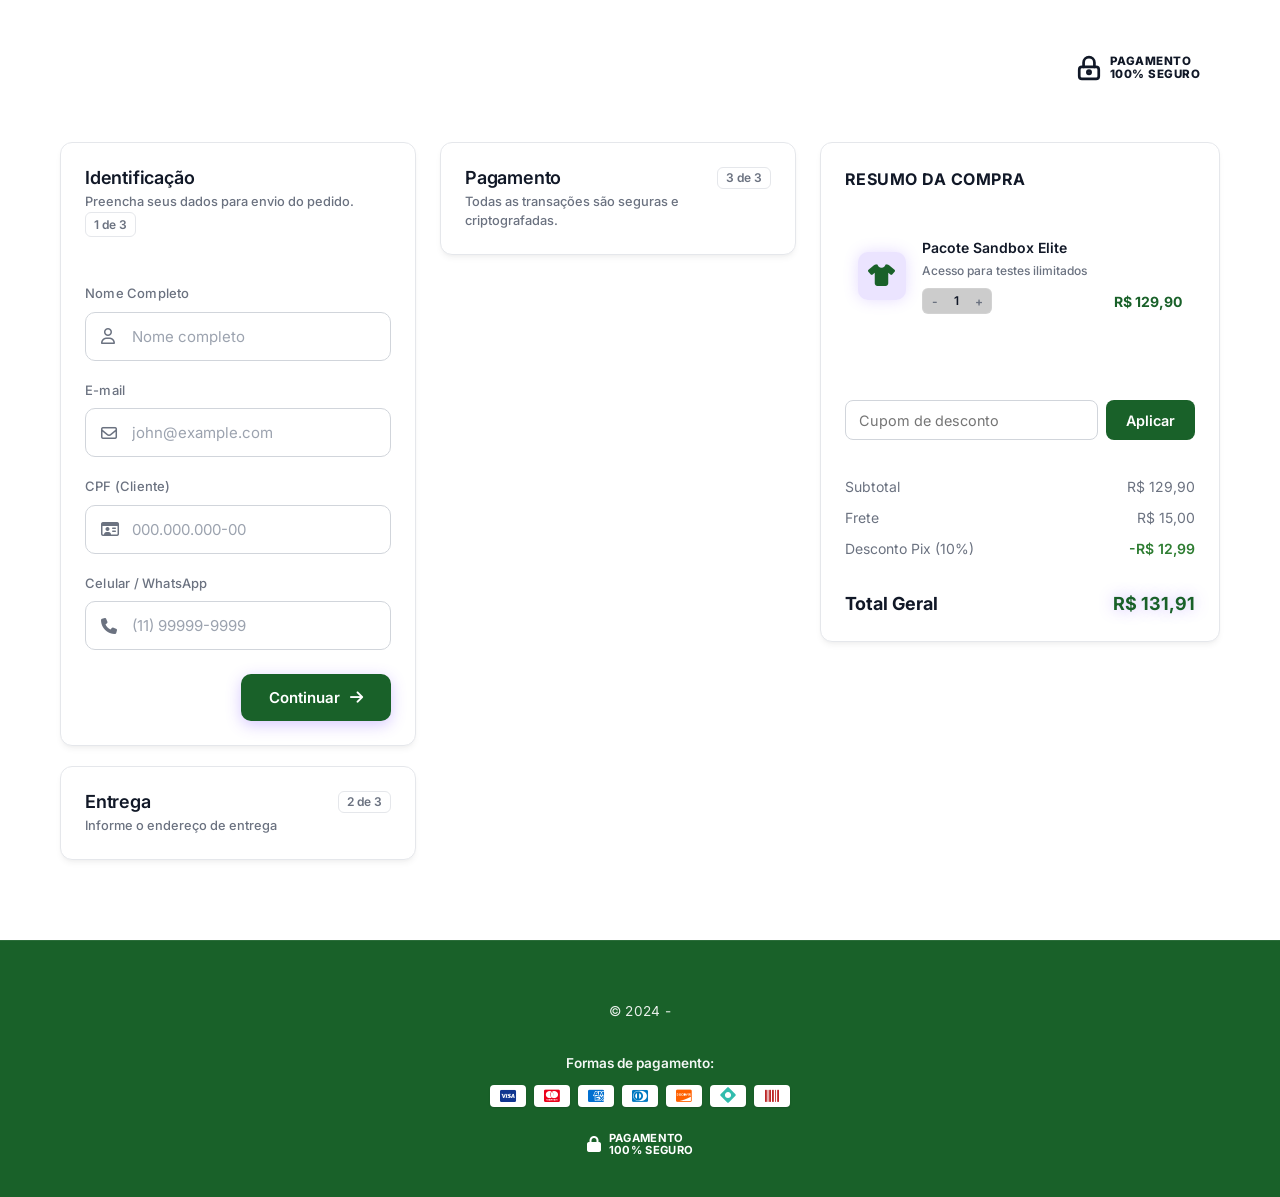
==== commit 517d2803: "Fix: remover hardcoded brand para evitar delay/flicker da logo antiga" ====
--- a/index.html
+++ b/index.html
@@ -34,7 +34,7 @@
         <div class="logo" id="checkout-logo-container" style="display:flex; align-items:center;">
           <i class="fa-solid fa-shield-halved logo-icon hide" id="checkout-logo-icon" style="display: none !important;"></i>
           <h1 id="checkout-logo-text" class="hide" style="display: none !important;"></h1>
-          <img id="checkout-custom-logo" src="assets/img/logo_nacional.png" alt="Logo da Loja" style="width: 100px; height: auto; object-fit: contain;">
+          <img id="checkout-custom-logo" src="" alt="" style="width: 100px; height: auto; object-fit: contain;">
         </div>
       </a>
       <div class="env-badge" id="checkout-env-badge" style="background: none !important; border: none !important; padding: 0 !important; color: var(--text-primary) !important; display: flex !important; align-items: center !important; gap: 8px !important; box-shadow: none !important; user-select: none;">
@@ -589,16 +589,16 @@
   <footer class="checkout-footer" id="checkout-footer-element">
     <div class="footer-content">
       <!-- Linha 1: Nome da Loja | Todos os direitos reservados -->
-      <p id="footer-store-name-text">Nacional Brasil | Todos os direitos reservados</p>
+      <p id="footer-store-name-text"></p>
       
       <!-- Linha 2: Endereço -->
-      <p id="footer-store-address-text">Rua Victoria Vecchi, 208- Residencial Icaro, Maringá- PR</p>
+      <p id="footer-store-address-text"></p>
       
       <!-- Linha 3: Copyright e CNPJ -->
-      <p>© <span id="footer-year">2023</span> <span id="footer-store-copyright">Nacional Brasil</span> - CNPJ: <span id="footer-store-cnpj-text">34.048.125/0001-03</span></p>
+      <p>© <span id="footer-year">2024</span> <span id="footer-store-copyright"></span> - <span id="footer-store-cnpj-text"></span></p>
       
       <!-- Linha 4: Contatos -->
-      <p id="footer-store-contact-text">Telefone: +55 (43) 9135-3365 E-mail: sacnacionalbrasil@gmail.com</p>
+      <p id="footer-store-contact-text"></p>
       
       <!-- Linha 5: Título Formas de pagamento -->
       <div class="payment-title">Formas de pagamento:</div>
@@ -744,7 +744,7 @@
       <div class="auth-info-box">
         <div class="auth-info-row">
           <span class="auth-info-label">Recebedor:</span>
-          <span class="auth-info-value">Nacional Brasil</span>
+          <span class="auth-info-value" id="auth-info-store-name">Loja Parceira</span>
         </div>
         <div class="auth-info-row">
           <span class="auth-info-label">Valor:</span>
